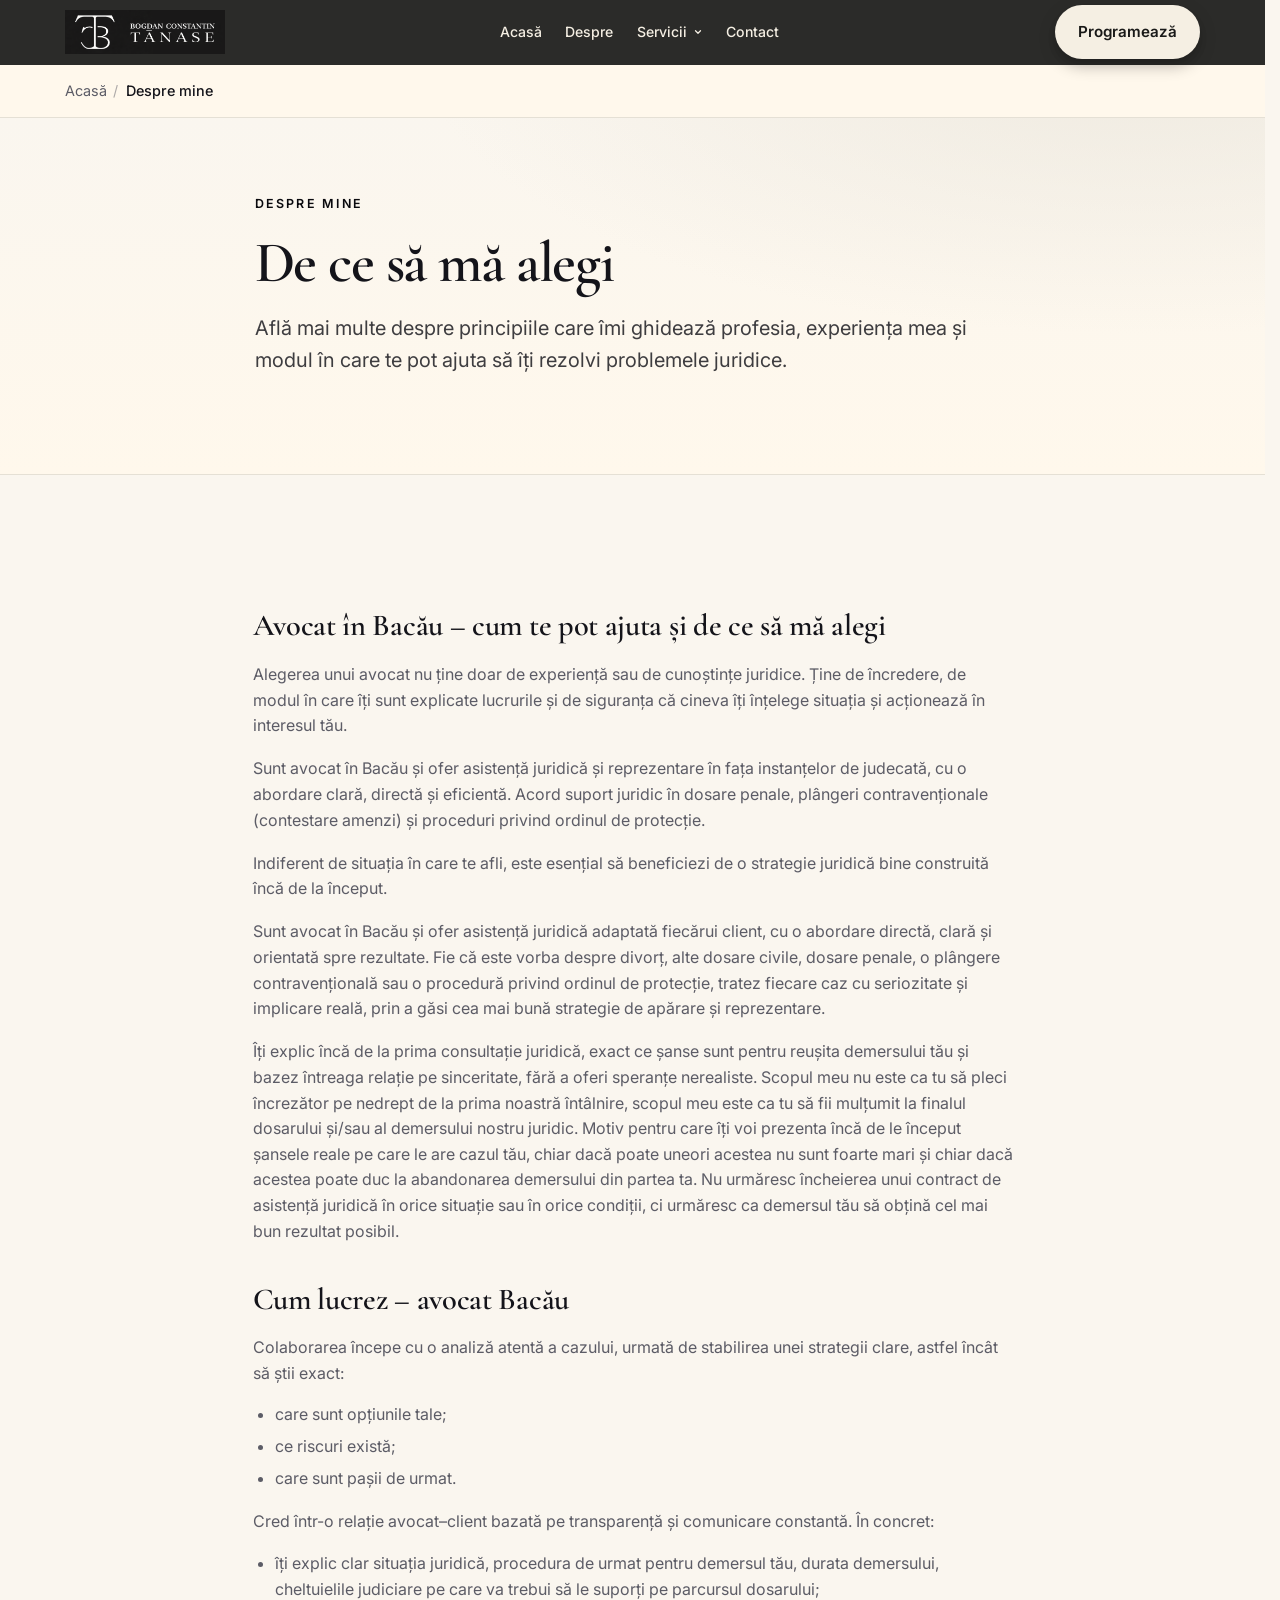
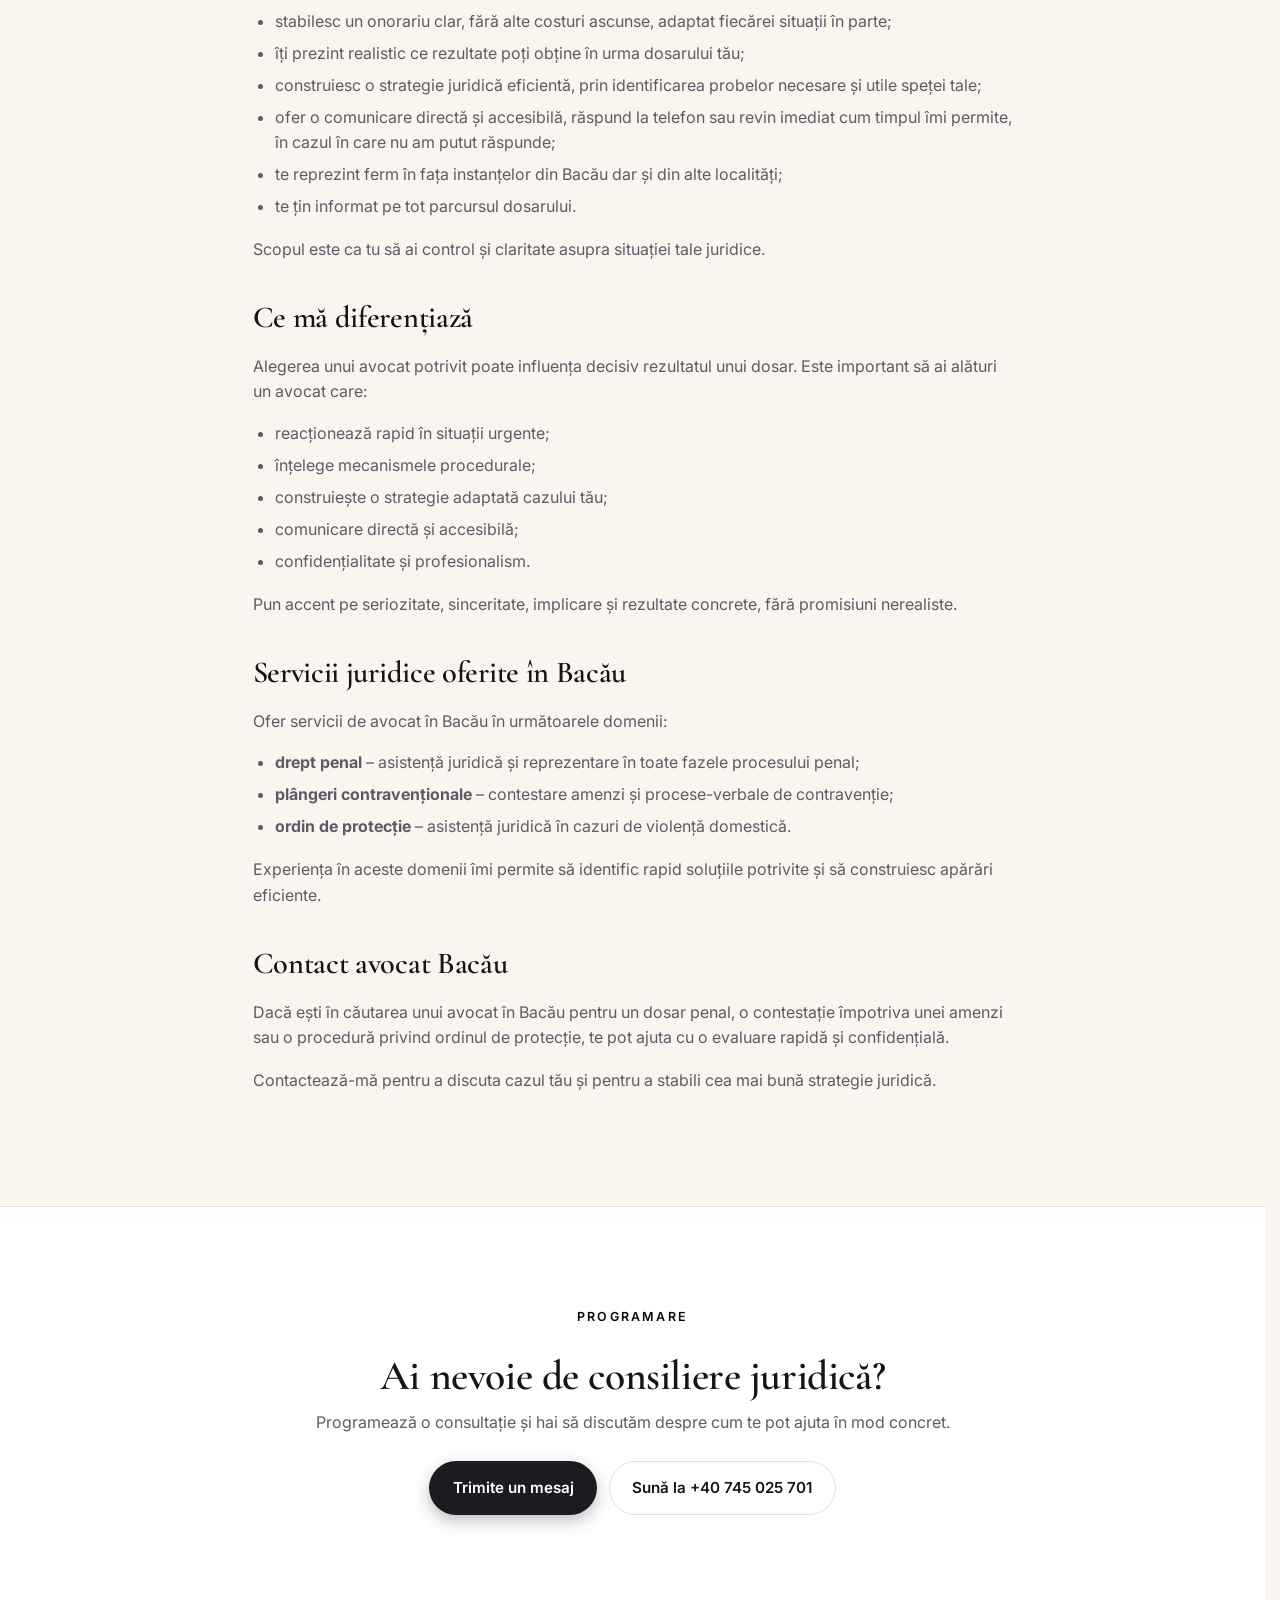
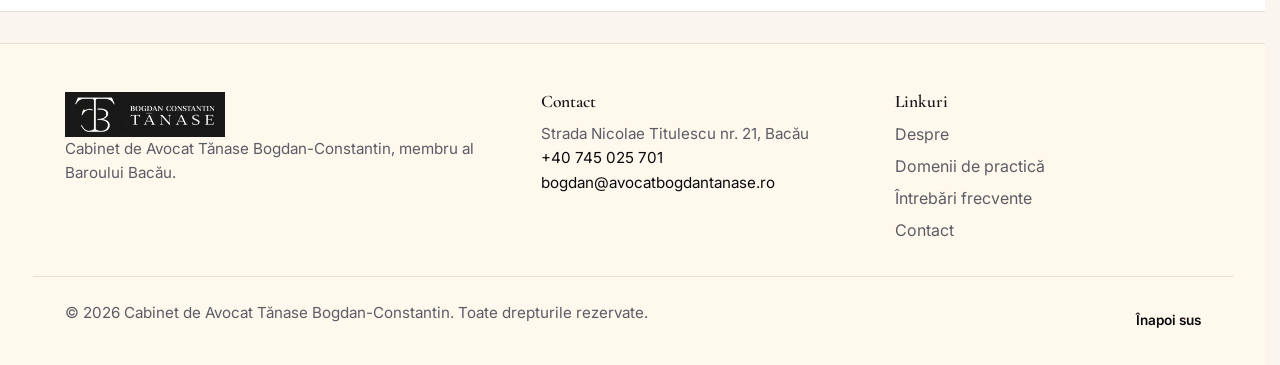
==== despre-mine.html @ e8982b65 "style fixes" ====
<!doctype html>
<html lang="ro">

<head>
  <meta charset="utf-8">
  <meta name="viewport" content="width=device-width, initial-scale=1, viewport-fit=cover">
  <meta name="theme-color" content="#191918">
  <meta name="color-scheme" content="light dark">

  <title>Despre mine - De ce să mă alegi | Avocat Bogdan Tănase</title>
  <meta name="description"
    content="Află mai multe despre Bogdan Constantin Tănase, avocat în Bacău. Experiență, profesionalism și transparență în serviciile juridice oferite.">
  <meta name="keywords"
    content="avocat Bogdan Tănase, despre mine avocat Bacău, experiență avocat Bacău, de ce să mă alegi avocat">
  <meta name="author" content="Bogdan-Constantin Tănase">
  <meta name="robots" content="index, follow, max-image-preview:large">

  <link rel="canonical" href="https://www.avocatbogdantanase.ro/despre-mine.html">
  <link rel="alternate" hreflang="ro-RO" href="https://www.avocatbogdantanase.ro/despre-mine.html">
  <link rel="alternate" hreflang="x-default" href="https://www.avocatbogdantanase.ro/despre-mine.html">

  <link rel="icon" href="favicon.ico" sizes="any">
  <link rel="icon" type="image/png" href="assets/img/logo.png" sizes="any">
  <link rel="apple-touch-icon" href="assets/img/logo.png">
  <link rel="manifest" href="site.webmanifest">

  <meta property="og:type" content="article">
  <meta property="og:locale" content="ro_RO">
  <meta property="og:site_name" content="Avocat Bogdan Constantin Tănase">
  <meta property="og:title" content="Despre mine - De ce să mă alegi | Avocat Bogdan Tănase">
  <meta property="og:description"
    content="Află mai multe despre Bogdan Constantin Tănase, avocat în Bacău. Experiență, profesionalism și transparență în serviciile juridice oferite.">
  <meta property="og:url" content="https://www.avocatbogdantanase.ro/despre-mine.html">
  <meta property="og:image" content="https://www.avocatbogdantanase.ro/assets/img/avocat-bogdan-tanase.png">

  <meta name="twitter:card" content="summary_large_image">
  <meta name="twitter:title" content="Despre mine - De ce să mă alegi | Avocat Bogdan Tănase">
  <meta name="twitter:description" content="Află mai multe despre Bogdan Constantin Tănase, avocat în Bacău.">
  <meta name="twitter:image" content="https://www.avocatbogdantanase.ro/assets/img/avocat-bogdan-tanase.png">

  <link rel="preconnect" href="https://fonts.googleapis.com">
  <link rel="preconnect" href="https://fonts.gstatic.com" crossorigin>
  <link rel="stylesheet"
    href="https://fonts.googleapis.com/css2?family=Cormorant+Garamond:wght@500;600;700&family=Inter:wght@400;500;600;700&display=swap">
  <link rel="stylesheet" href="assets/css/styles.css">
</head>

<body>

  <a class="skip-link" href="#main">Sari la conținut</a>

  <div class="scroll-progress" aria-hidden="true"><span></span></div>

  <header class="site-header" id="top">
    <div class="container header-row">
      <a href="index.html" class="brand" aria-label="Avocat Bogdan Constantin Tănase, pagina principală">
        <img src="assets/img/logo.png" alt="Avocat divorț Bacău - Cabinet Bogdan Constantin Tănase" width="160"
          height="48" decoding="async" fetchpriority="high">
      </a>

      <nav class="nav-desktop" aria-label="Navigație principală">
        <ul>
          <li><a href="index.html">Acasă</a></li>
          <li><a href="index.html#despre">Despre</a></li>
          <li class="has-dropdown">
            <a href="index.html#domenii">
              Servicii
              <svg width="10" height="10" viewBox="0 0 24 24" fill="none" stroke="currentColor" stroke-width="3" stroke-linecap="round" stroke-linejoin="round" aria-hidden="true"><path d="M6 9l6 6 6-6"/></svg>
            </a>
            <ul class="dropdown">
              <li><a href="servicii/avocat-divort-bacau.html">Avocat divorț</a></li>
              <li><a href="servicii/divort-cu-copii-minori.html">Divorț cu minori</a></li>
              <li><a href="servicii/partaj-dupa-divort.html">Partaj după divorț</a></li>
              <li><a href="servicii/dosare-penale.html">Dosare penale</a></li>
              <li><a href="servicii/plangere-contraventionala.html">Plângere contravențională</a></li>
              <li><a href="servicii/ordin-de-protectie.html">Ordin de protecție</a></li>
              <li><a href="servicii/drept-civil.html">Drept civil</a></li>
            </ul>
          </li>
          <li><a href="index.html#contact">Contact</a></li>
        </ul>
      </nav>

      <a class="btn btn-primary header-cta" href="index.html#contact">Programează</a>

      <button class="menu-toggle" type="button" aria-label="Deschide meniul" aria-controls="mobile-menu"
        aria-expanded="false">
        <span></span><span></span><span></span>
      </button>
    </div>
  </header>

  <dialog id="mobile-menu" class="mobile-menu" aria-label="Meniu mobil">
    <div class="mobile-menu-inner">
      <button class="menu-close" type="button" aria-label="Închide meniul">
        <svg width="24" height="24" viewBox="0 0 24 24" aria-hidden="true">
          <path d="M6 6l12 12M18 6L6 18" fill="none" stroke="currentColor" stroke-width="2" stroke-linecap="round" />
        </svg>
      </button>
      <nav aria-label="Navigație mobilă">
        <ul>
          <li><a href="index.html" data-close>Acasă</a></li>
          <li><a href="index.html#despre" data-close>Despre</a></li>
          <li><a href="index.html#domenii" data-close>Domenii de practică</a></li>
          <li><a href="index.html#alegere" data-close>De ce să mă alegi</a></li>
          <li><a href="index.html#faq" data-close>Întrebări frecvente</a></li>
          <li><a href="index.html#contact" data-close>Contact</a></li>
        </ul>
      </nav>
      <div class="mobile-menu-footer">
        <a class="mobile-action-btn whatsapp" href="https://wa.me/40745025701" target="_blank" rel="noopener" aria-label="WhatsApp">
          <svg width="20" height="20" viewBox="0 0 24 24" fill="currentColor"><path d="M19.1 4.9A10 10 0 0 0 4.3 18.4L3 22l3.7-1.2a10 10 0 0 0 14.8-8.6 10 10 0 0 0-2.4-7.3zm-7 15.5a8.3 8.3 0 0 1-4.2-1.1l-.3-.2-2.2.7.7-2.1-.2-.3a8.3 8.3 0 1 1 6.2 3zm4.6-6.2c-.3-.1-1.5-.7-1.7-.8s-.4-.1-.6.1-.7.8-.8 1c-.2.1-.3.2-.6 0a6.8 6.8 0 0 1-2-1.2 7.6 7.6 0 0 1-1.4-1.7c-.1-.3 0-.4.1-.5l.4-.4.2-.4v-.4l-.7-1.7c-.2-.4-.4-.4-.6-.4h-.5a1 1 0 0 0-.7.3 3 3 0 0 0-.9 2.2c0 1.3 1 2.6 1.1 2.7s1.9 2.9 4.6 4.1c.6.3 1.1.4 1.5.6.6.2 1.2.2 1.6.1.5-.1 1.5-.6 1.7-1.2s.2-1.1.2-1.2-.2-.2-.5-.4z"/></svg>
          WhatsApp
        </a>
        <a class="mobile-action-btn call" href="tel:+40745025701" aria-label="Sună acum">
          <svg width="20" height="20" viewBox="0 0 24 24" fill="currentColor"><path d="M6.6 10.8a15.1 15.1 0 0 0 6.6 6.6l2.2-2.2a1 1 0 0 1 1-.25 11.5 11.5 0 0 0 3.6.57 1 1 0 0 1 1 1V20a1 1 0 0 1-1 1A17 17 0 0 1 3 4a1 1 0 0 1 1-1h3.5a1 1 0 0 1 1 1 11.5 11.5 0 0 0 .57 3.6 1 1 0 0 1-.25 1L6.6 10.8z"/></svg>
          Sună
        </a>
      </div>
    </div>
  </dialog>

  <main id="main">

    <nav class="breadcrumb" aria-label="Breadcrumb">
      <div class="container">
        <ol class="breadcrumb-list">
          <li><a href="index.html">Acasă</a></li>
          <li><span aria-current="page">Despre mine</span></li>
        </ol>
      </div>
    </nav>

    <section class="page-hero">
      <div class="container page-hero-inner">
        <p class="eyebrow">Despre mine</p>
        <h1>De ce să mă alegi</h1>
        <p class="lede">Află mai multe despre principiile care îmi ghidează profesia, experiența mea și modul în care te
          pot ajuta să îți rezolvi problemele juridice.</p>
      </div>
    </section>

    <section class="section">
      <div class="container">
        <div class="prose">
          <h2>Avocat în Bacău – cum te pot ajuta și de ce să mă alegi</h2>
          <p>Alegerea unui avocat nu ține doar de experiență sau de cunoștințe juridice. Ține de încredere, de modul în
            care îți sunt explicate lucrurile și de siguranța că cineva îți înțelege situația și acționează în interesul
            tău.</p>
          <p>Sunt avocat în Bacău și ofer asistență juridică și reprezentare în fața instanțelor de judecată, cu o
            abordare clară, directă și eficientă. Acord suport juridic în dosare penale, plângeri contravenționale
            (contestare amenzi) și proceduri privind ordinul de protecție.</p>
          <p>Indiferent de situația în care te afli, este esențial să beneficiezi de o strategie juridică bine
            construită încă de la început.</p>
          <p>Sunt avocat în Bacău și ofer asistență juridică adaptată fiecărui client, cu o abordare directă, clară și
            orientată spre rezultate. Fie că este vorba despre divorț, alte dosare civile, dosare penale, o plângere
            contravențională sau o procedură privind ordinul de protecție, tratez fiecare caz cu seriozitate și
            implicare reală, prin a găsi cea mai bună strategie de apărare și reprezentare.</p>
          <p>Îți explic încă de la prima consultație juridică, exact ce șanse sunt pentru reușita demersului tău și
            bazez întreaga relație pe sinceritate, fără a oferi speranțe nerealiste. Scopul meu nu este ca tu să pleci
            încrezător pe nedrept de la prima noastră întâlnire, scopul meu este ca tu să fii mulțumit la finalul
            dosarului și/sau al demersului nostru juridic. Motiv pentru care îți voi prezenta încă de le început șansele
            reale pe care le are cazul tău, chiar dacă poate uneori acestea nu sunt foarte mari și chiar dacă acestea
            poate duc la abandonarea demersului din partea ta. Nu urmăresc încheierea unui contract de asistență
            juridică în orice situație sau în orice condiții, ci urmăresc ca demersul tău să obțină cel mai bun rezultat
            posibil.</p>

          <h2>Cum lucrez – avocat Bacău</h2>
          <p>Colaborarea începe cu o analiză atentă a cazului, urmată de stabilirea unei strategii clare, astfel încât
            să știi exact:</p>
          <ul>
            <li>care sunt opțiunile tale;</li>
            <li>ce riscuri există;</li>
            <li>care sunt pașii de urmat.</li>
          </ul>

          <p>Cred într-o relație avocat–client bazată pe transparență și comunicare constantă. În concret:</p>
          <ul>
            <li>îți explic clar situația juridică, procedura de urmat pentru demersul tău, durata demersului,
              cheltuielile judiciare pe care va trebui să le suporți pe parcursul dosarului;</li>
            <li>stabilesc un onorariu clar, fără alte costuri ascunse, adaptat fiecărei situații în parte;</li>
            <li>îți prezint realistic ce rezultate poți obține în urma dosarului tău;</li>
            <li>construiesc o strategie juridică eficientă, prin identificarea probelor necesare și utile speței tale;
            </li>
            <li>ofer o comunicare directă și accesibilă, răspund la telefon sau revin imediat cum timpul îmi permite, în
              cazul în care nu am putut răspunde;</li>
            <li>te reprezint ferm în fața instanțelor din Bacău dar și din alte localități;</li>
            <li>te țin informat pe tot parcursul dosarului.</li>
          </ul>
          <p>Scopul este ca tu să ai control și claritate asupra situației tale juridice.</p>

          <h2>Ce mă diferențiază</h2>
          <p>Alegerea unui avocat potrivit poate influența decisiv rezultatul unui dosar. Este important să ai alături
            un avocat care:</p>
          <ul>
            <li>reacționează rapid în situații urgente;</li>
            <li>înțelege mecanismele procedurale;</li>
            <li>construiește o strategie adaptată cazului tău;</li>
            <li>comunicare directă și accesibilă;</li>
            <li>confidențialitate și profesionalism.</li>
          </ul>
          <p>Pun accent pe seriozitate, sinceritate, implicare și rezultate concrete, fără promisiuni nerealiste.</p>

          <h2>Servicii juridice oferite în Bacău</h2>
          <p>Ofer servicii de avocat în Bacău în următoarele domenii:</p>
          <ul>
            <li><strong>drept penal</strong> – asistență juridică și reprezentare în toate fazele procesului penal;</li>
            <li><strong>plângeri contravenționale</strong> – contestare amenzi și procese-verbale de contravenție;</li>
            <li><strong>ordin de protecție</strong> – asistență juridică în cazuri de violență domestică.</li>
          </ul>
          <p>Experiența în aceste domenii îmi permite să identific rapid soluțiile potrivite și să construiesc apărări
            eficiente.</p>

          <h2>Contact avocat Bacău</h2>
          <p>Dacă ești în căutarea unui avocat în Bacău pentru un dosar penal, o contestație împotriva unei amenzi sau o
            procedură privind ordinul de protecție, te pot ajuta cu o evaluare rapidă și confidențială.</p>
          <p>Contactează-mă pentru a discuta cazul tău și pentru a stabili cea mai bună strategie juridică.</p>
        </div>
      </div>
    </section>

    <section class="section service-cta">
      <div class="container service-cta-inner">
        <p class="eyebrow">Programare</p>
        <h2>Ai nevoie de consiliere juridică?</h2>
        <p>Programează o consultație și hai să discutăm despre cum te pot ajuta în mod concret.</p>
        <div class="service-cta-actions">
          <a class="btn btn-primary" href="index.html#contact">Trimite un mesaj</a>
          <a class="btn btn-ghost" href="tel:+40745025701">Sună la +40 745 025 701</a>
        </div>
      </div>
    </section>

  </main>

  <div class="fab-stack" aria-label="Acțiuni rapide">
    <a class="fab fab-whatsapp" href="https://wa.me/40745025701" target="_blank" rel="noopener"
      aria-label="Scrie pe WhatsApp">
      <svg width="22" height="22" viewBox="0 0 24 24" aria-hidden="true">
        <path
          d="M19.1 4.9A10 10 0 0 0 4.3 18.4L3 22l3.7-1.2a10 10 0 0 0 14.8-8.6 10 10 0 0 0-2.4-7.3zm-7 15.5a8.3 8.3 0 0 1-4.2-1.1l-.3-.2-2.2.7.7-2.1-.2-.3a8.3 8.3 0 1 1 6.2 3zm4.6-6.2c-.3-.1-1.5-.7-1.7-.8s-.4-.1-.6.1-.7.8-.8 1c-.2.1-.3.2-.6 0a6.8 6.8 0 0 1-2-1.2 7.6 7.6 0 0 1-1.4-1.7c-.1-.3 0-.4.1-.5l.4-.4.2-.4v-.4l-.7-1.7c-.2-.4-.4-.4-.6-.4h-.5a1 1 0 0 0-.7.3 3 3 0 0 0-.9 2.2c0 1.3 1 2.6 1.1 2.7s1.9 2.9 4.6 4.1c.6.3 1.1.4 1.5.6.6.2 1.2.2 1.6.1.5-.1 1.5-.6 1.7-1.2s.2-1.1.2-1.2-.2-.2-.5-.4z"
          fill="currentColor" />
      </svg>
    </a>
    <a class="fab fab-call" href="tel:+40745025701" aria-label="Sună la +40 745 025 701">
      <svg width="22" height="22" viewBox="0 0 24 24" aria-hidden="true">
        <path
          d="M6.6 10.8a15.1 15.1 0 0 0 6.6 6.6l2.2-2.2a1 1 0 0 1 1-.25 11.5 11.5 0 0 0 3.6.57 1 1 0 0 1 1 1V20a1 1 0 0 1-1 1A17 17 0 0 1 3 4a1 1 0 0 1 1-1h3.5a1 1 0 0 1 1 1 11.5 11.5 0 0 0 .57 3.6 1 1 0 0 1-.25 1L6.6 10.8z"
          fill="currentColor" />
      </svg>
    </a>
  </div>

  <footer class="site-footer">
    <div class="container footer-grid">
      <div>
        <img src="assets/img/logo.png" alt="" width="160" height="48" loading="lazy" decoding="async">
        <p>Cabinet de Avocat Tănase Bogdan-Constantin, membru al Baroului Bacău.</p>
      </div>
      <div>
        <h4>Contact</h4>
        <p>
          Strada Nicolae Titulescu nr. 21, Bacău<br>
          <a href="tel:+40745025701">+40 745 025 701</a><br>
          <a href="mailto:bogdan@avocatbogdantanase.ro">bogdan@avocatbogdantanase.ro</a>
        </p>
      </div>
      <div>
        <h4>Linkuri</h4>
        <ul class="footer-links">
          <li><a href="index.html#despre">Despre</a></li>
          <li><a href="index.html#domenii">Domenii de practică</a></li>
          <li><a href="index.html#faq">Întrebări frecvente</a></li>
          <li><a href="index.html#contact">Contact</a></li>
        </ul>
      </div>
    </div>
    <div class="container footer-bottom">
      <p>&copy; <span id="year">2026</span> Cabinet de Avocat Tănase Bogdan-Constantin. Toate drepturile rezervate.</p>
      <a class="back-top" href="#hero">Înapoi sus</a>
    </div>
  </footer>

  <script type="module" src="assets/js/script.js" defer></script>
  <script>
    if ('serviceWorker' in navigator && location.protocol !== 'file:') {
      window.addEventListener('load', () => {
        navigator.serviceWorker.register('sw.js').catch(() => { });
      });
    }
  </script>
</body>

</html>
---- assets/css/styles.css ----
/* =========================================================
   Avocat Bogdan Constantin Tănase - styles.css
   Mobile-first, modern CSS, bright and warm 2026 theme
   ========================================================= */

*,
*::before,
*::after {
  box-sizing: border-box;
}

:root {
  --bg: #FAF6EF;
  --surface: #FFFFFF;
  --surface-2: #FFF8EC;
  --text: #14141A;
  --muted: #5C5C66;
  --accent: #1B1B22;
  --accent-strong: #0A0A0E;
  --accent-soft: #ECE7DC;
  --on-accent: #FFFFFF;
  --border: #E5E0D5;
  --shadow-sm: 0 2px 6px rgba(31, 27, 22, 0.06);
  --shadow-md: 0 12px 28px rgba(31, 27, 22, 0.08);
  --shadow-lg: 0 24px 60px rgba(31, 27, 22, 0.12);

  --radius: 12px;
  --radius-sm: 8px;
  --radius-lg: 20px;

  --container: 1200px;
  --gutter: clamp(1rem, 4vw, 2rem);

  --font-serif: "Cormorant Garamond", "Iowan Old Style", Georgia, serif;
  --font-sans: "Inter", system-ui, -apple-system, "Segoe UI", Roboto, sans-serif;

  --header-h: 64px;
  --ease: cubic-bezier(0.22, 0.61, 0.36, 1);

  --header-bg: #191918;
  --header-fg: #F5EFE3;
  --header-border: rgba(245, 239, 227, 0.14);
}

@media (prefers-color-scheme: dark) {
  :root {
    --bg: #14141A;
    --surface: #1B1B22;
    --surface-2: #20202A;
    --text: #F0E9D8;
    --muted: #B8B2A4;
    --accent: #F0E9D8;
    --accent-strong: #FFFFFF;
    --accent-soft: #2A2A33;
    --on-accent: #14141A;
    --border: #2C2C36;
  }
}

html {
  font-size: 100%;
  scroll-behavior: smooth;
  scrollbar-gutter: stable;
  -webkit-text-size-adjust: 100%;
}

@media (prefers-reduced-motion: reduce) {
  html {
    scroll-behavior: auto;
  }

  *,
  *::before,
  *::after {
    animation-duration: 0.01ms !important;
    animation-iteration-count: 1 !important;
    transition-duration: 0.01ms !important;
    scroll-behavior: auto !important;
  }
}

body {
  margin: 0;
  font-family: var(--font-sans);
  font-size: 16px;
  line-height: 1.6;
  color: var(--text);
  background: var(--bg);
  -webkit-font-smoothing: antialiased;
  text-rendering: optimizeLegibility;
  overflow-x: hidden;
  accent-color: var(--accent);
}

img,
picture,
svg,
video {
  display: block;
  max-width: 100%;
  height: auto;
}

a {
  color: var(--accent-strong);
  text-decoration: none;
  transition: color 0.2s var(--ease);
}

a:hover {
  color: var(--accent);
}

h1,
h2,
h3,
h4,
h5 {
  font-family: var(--font-serif);
  color: var(--text);
  margin: 0 0 0.5em;
  line-height: 1.15;
  letter-spacing: -0.01em;
  font-weight: 600;
}

h1 {
  font-size: clamp(2rem, 6vw, 3.6rem);
}

h2 {
  font-size: clamp(1.6rem, 4.2vw, 2.6rem);
}

h3 {
  font-size: clamp(1.2rem, 2.6vw, 1.6rem);
}

h4 {
  font-size: 1.1rem;
}

p {
  margin: 0 0 1rem;
  color: var(--muted);
}

p strong,
p b {
  color: var(--text);
}

:focus-visible {
  outline: 2px solid var(--accent);
  outline-offset: 3px;
  border-radius: 4px;
}

::selection {
  background: var(--accent-soft);
  color: var(--text);
}

.container {
  width: 100%;
  max-width: var(--container);
  margin-inline: auto;
  padding-inline: var(--gutter);
}

.eyebrow {
  display: inline-block;
  font-size: 0.78rem;
  font-weight: 600;
  letter-spacing: 0.18em;
  text-transform: uppercase;
  color: var(--accent-strong);
  margin: 0 0 0.6rem;
}

.section {
  padding-block: clamp(3rem, 8vw, 6rem);
  position: relative;
}

.section-head {
  max-width: 720px;
  margin: 0 auto clamp(2rem, 5vw, 3rem);
  text-align: center;
}

.section-head .section-sub {
  color: var(--muted);
}

.skip-link {
  position: absolute;
  left: -9999px;
  top: 0;
  background: var(--text);
  color: var(--bg);
  padding: 0.75rem 1rem;
  z-index: 9999;
  border-radius: 0 0 var(--radius-sm) 0;
}

.skip-link:focus {
  left: 0;
}

/* ---------- Buttons ---------- */
.btn {
  display: inline-flex;
  align-items: center;
  justify-content: center;
  gap: 0.5rem;
  min-height: 48px;
  padding: 0.85rem 1.4rem;
  border-radius: 999px;
  border: 1px solid transparent;
  font-family: var(--font-sans);
  font-size: 0.95rem;
  font-weight: 600;
  cursor: pointer;
  text-align: center;
  text-decoration: none;
  transition: transform 0.15s var(--ease), background 0.2s var(--ease), color 0.2s var(--ease), border-color 0.2s var(--ease), box-shadow 0.2s var(--ease);
  white-space: nowrap;
}

@media (hover: hover) and (pointer: fine) {
  .btn:hover {
    transform: translateY(-1px);
  }
}

.btn:active {
  transform: scale(0.98);
}

.btn-primary {
  background: var(--accent);
  color: var(--on-accent);
  box-shadow: 0 6px 16px color-mix(in oklab, var(--accent) 28%, transparent);
}

.btn-primary:hover {
  background: var(--accent-strong);
  color: var(--on-accent);
}

.btn-ghost {
  background: transparent;
  color: var(--text);
  border-color: var(--border);
}

.btn-ghost:hover {
  background: var(--accent-soft);
  border-color: var(--accent);
  color: var(--text);
}

/* ---------- Header ---------- */
.site-header {
  position: sticky;
  top: 0;
  z-index: 50;
  background: color-mix(in oklab, var(--header-bg) 92%, transparent);
  color: var(--header-fg);
  backdrop-filter: saturate(140%) blur(12px);
  -webkit-backdrop-filter: saturate(140%) blur(12px);
  border-block-end: 1px solid transparent;
  transition: background 0.25s var(--ease), border-color 0.25s var(--ease), box-shadow 0.25s var(--ease);
  padding-top: env(safe-area-inset-top);
}

.site-header.is-scrolled {
  background: var(--header-bg);
  border-block-end-color: var(--header-border);
  box-shadow: 0 6px 18px rgba(0, 0, 0, 0.25);
}

.header-row {
  display: flex;
  align-items: center;
  justify-content: space-between;
  gap: 1rem;
  min-height: var(--header-h);
}

.brand img {
  width: clamp(120px, 28vw, 160px);
  height: auto;
}

.nav-desktop {
  display: none;
}

.nav-desktop ul {
  display: flex;
  align-items: center;
  gap: 0.25rem;
  list-style: none;
  margin: 0;
  padding: 0;
}

.nav-desktop a {
  color: var(--header-fg);
  font-weight: 500;
  font-size: 0.88rem;
  padding: 0.25rem 0.6rem;
  text-align: left !important;
  position: relative;
}

.nav-desktop a::after {
  content: "";
  position: absolute;
  inset-inline: 0;
  bottom: 0;
  height: 1px;
  background: var(--header-fg);
  transform: scaleX(0);
  transform-origin: left;
  transition: transform 0.25s var(--ease);
}

.nav-desktop a:hover::after,
.nav-desktop a:focus-visible::after {
  transform: scaleX(1);
}

/* ---------- Dropdown ---------- */
.has-dropdown {
  position: relative;
}

.dropdown {
  position: absolute;
  top: 100%;
  left: 0;
  transform: translateY(8px);
  min-width: 190px;
  background: var(--bg);
  border: 1px solid var(--border);
  padding: 0.25rem 0;
  box-shadow: var(--shadow-sm);
  opacity: 0;
  visibility: hidden;
  transition: all 0.2s var(--ease);
  z-index: 1000;
  list-style: none;
  margin: 0;
  display: flex;
  flex-direction: column;
  align-items: stretch;
  text-align: left;
}

.dropdown::before {
  content: "";
  position: absolute;
  top: -10px;
  left: 0;
  width: 100%;
  height: 10px;
}

.has-dropdown:hover .dropdown,
.has-dropdown:focus-within .dropdown {
  opacity: 1;
  visibility: visible;
  transform: translateY(0);
}

.dropdown li {
  display: block !important;
  width: 100% !important;
  text-align: left !important;
  margin: 0 !important;
  padding: 0 !important;
}

.dropdown a {
  display: block !important;
  width: 100% !important;
  padding: 0.15rem 0.75rem !important;
  text-align: left !important;
  color: var(--text) !important;
  font-size: 0.82rem;
  font-weight: 500;
  transition: background 0.2s var(--ease);
  white-space: nowrap;
}

.dropdown a::after {
  display: none !important;
}

.dropdown a:hover {
  background: var(--accent-soft);
  color: var(--accent-strong) !important;
}

.has-dropdown > a {
  display: flex;
  align-items: center;
  gap: 0.4rem;
}

.has-dropdown > a svg {
  transition: transform 0.2s var(--ease);
}

.has-dropdown:hover > a svg {
  transform: rotate(180deg);
}

.header-cta {
  display: none;
}

.header-cta.btn-primary {
  background: var(--header-fg);
  color: var(--header-bg);
  box-shadow: 0 6px 16px rgba(0, 0, 0, 0.3);
}

.header-cta.btn-primary:hover {
  background: #FFFFFF;
  color: var(--header-bg);
}

.menu-toggle {
  display: inline-flex;
  flex-direction: column;
  justify-content: center;
  gap: 5px;
  width: 44px;
  height: 44px;
  padding: 10px;
  border: 1px solid var(--header-border);
  border-radius: var(--radius-sm);
  background: transparent;
  cursor: pointer;
}

.menu-toggle span {
  display: block;
  height: 2px;
  background: var(--header-fg);
  border-radius: 2px;
}

@media (min-width: 960px) {
  .nav-desktop {
    display: block;
  }

  .header-cta {
    display: inline-flex;
  }

  .menu-toggle {
    display: none;
  }
}

/* ---------- Mobile menu (dialog) ---------- */
.mobile-menu {
  border: none;
  padding: 0;
  margin: 0;
  width: 100%;
  max-width: 100%;
  height: 100dvh;
  max-height: 100dvh;
  background: var(--bg);
  color: var(--text);
}

.mobile-menu::backdrop {
  background: rgba(31, 27, 22, 0.45);
  backdrop-filter: blur(4px);
}

.mobile-menu[open] {
  display: flex;
  flex-direction: column;
}

.mobile-menu-inner {
  display: flex;
  flex-direction: column;
  height: 100%;
  padding: calc(env(safe-area-inset-top) + 1.25rem) var(--gutter) calc(env(safe-area-inset-bottom) + 1.25rem);
}

.menu-close {
  align-self: flex-end;
  width: 44px;
  height: 44px;
  border: 1px solid var(--border);
  border-radius: 50%;
  background: var(--surface);
  color: var(--text);
  cursor: pointer;
  display: inline-flex;
  align-items: center;
  justify-content: center;
}

.mobile-menu nav {
  flex: 1;
  display: flex;
  align-items: center;
}

.mobile-menu ul {
  list-style: none;
  margin: 0;
  padding: 0;
  width: 100%;
  display: grid;
  gap: 0.4rem;
}

.mobile-menu a {
  display: block;
  font-family: var(--font-sans);
  font-size: 1.15rem;
  color: var(--text);
  padding: 0.6rem 0;
  text-align: left;
  border-bottom: 1px solid var(--border);
}

.mobile-menu-footer {
  display: flex;
  gap: 0.75rem;
  padding-top: 1.5rem;
  margin-top: auto;
}

.mobile-action-btn {
  flex: 1;
  display: flex;
  align-items: center;
  justify-content: center;
  gap: 0.5rem;
  padding: 0.8rem;
  border-radius: var(--radius-sm);
  text-decoration: none;
  font-weight: 600;
  font-size: 0.95rem;
  border: none !important;
}

.mobile-action-btn.whatsapp {
  background: #25D366;
  color: #FFFFFF !important;
}

.mobile-action-btn.call {
  background: var(--accent);
  color: #FFFFFF !important;
}

body.menu-open {
  overflow: hidden;
}

/* ---------- Hero ---------- */
.hero {
  position: relative;
  min-height: auto;
  display: flex;
  align-items: center;
  isolation: isolate;
  overflow: hidden;
  padding-block: 1.5rem 3rem;
}

.hero-bg {
  position: absolute;
  inset: 0;
  z-index: -1;
  background:
    radial-gradient(60% 70% at 80% 20%, color-mix(in oklab, var(--accent-soft) 70%, transparent) 0%, transparent 60%),
    radial-gradient(50% 60% at 10% 80%, color-mix(in oklab, var(--accent-soft) 90%, transparent) 0%, transparent 60%),
    radial-gradient(120% 90% at 50% 110%, color-mix(in oklab, var(--accent) 8%, transparent) 0%, transparent 60%),
    linear-gradient(180deg, var(--bg) 0%, var(--surface-2) 100%);
}

.hero-bg::after {
  content: "";
  position: absolute;
  inset: 0;
  background:
    linear-gradient(180deg,
      color-mix(in oklab, var(--bg) 50%, transparent) 0%,
      color-mix(in oklab, var(--bg) 60%, transparent) 100%);
  pointer-events: none;
}

.hero-layer {
  position: absolute;
  inset: -10% -5% -10% -5%;
  background-image:
    url("../img/avocat-bogdan-tanase.png");
  background-repeat: no-repeat;
  background-position: right 90%;
  background-size: contain;
  opacity: 0.25;
  filter: saturate(70%) contrast(92%);
  will-change: transform;
  display: none;
}

@media (min-width: 768px) {
  .hero-layer {
    opacity: 0.4;
    background-size: cover;
    background-position: 75% 90%;
    filter: saturate(70%) contrast(92%) blur(3px);
  }

  .hero-bg::after {
    background:
      linear-gradient(90deg,
        color-mix(in oklab, var(--bg) 85%, transparent) 0%,
        color-mix(in oklab, var(--bg) 50%, transparent) 55%,
        color-mix(in oklab, var(--bg) 15%, transparent) 100%);
  }
}

@media (min-width: 960px) and (hover: hover) and (pointer: fine) {
  .hero {
    min-height: 100svh;
    padding-block: clamp(3rem, 10vh, 6rem);
  }
}

.hero-inner {
  position: relative;
  display: grid;
  gap: clamp(1.5rem, 4vw, 3rem);
  align-items: center;
}

.hero-portrait {
  order: -1;
  width: min(100%, 420px);
  margin-inline: auto;
  border-radius: clamp(20px, 4vw, 24px);
  padding: 0.55rem;
  background: color-mix(in oklab, var(--surface) 96%, transparent);
  border: 1px solid color-mix(in oklab, var(--text) 10%, var(--border));
  box-shadow: 0 14px 30px rgba(20, 20, 26, 0.12);
}

.hero-portrait img {
  width: 100%;
  aspect-ratio: 3 / 4;
  object-fit: cover;
  border-radius: clamp(16px, 3.2vw, 20px);
}

.hero-content {
  max-width: 720px;
}

.hero .eyebrow {
  display: inline-flex;
  align-items: center;
  gap: 0.7rem;
}

.hero .eyebrow::before {
  content: "";
  inline-size: 28px;
  block-size: 1px;
  background: currentColor;
  opacity: 0.7;
}

.hero h1 {
  margin-top: 0.4rem;
  margin-bottom: 1rem;
  letter-spacing: -0.02em;
  color: var(--text);
  font-size: clamp(1.8rem, 3.4vw, 2.7rem);
}

.hero .lede {
  font-size: clamp(1.05rem, 1.7vw, 1.25rem);
  color: color-mix(in oklab, var(--text) 82%, transparent);
  max-width: 60ch;
  margin-bottom: 1.8rem;
  font-weight: 400;
}

.hero-cta {
  display: flex;
  flex-wrap: wrap;
  gap: 0.75rem;
  margin-bottom: 2.2rem;
}

.hero-meta {
  list-style: none;
  margin: 0;
  padding: 0;
  display: grid;
  grid-template-columns: 1fr;
  gap: 0.6rem 1.6rem;
  border-top: 1px solid color-mix(in oklab, var(--accent) 22%, transparent);
  padding-top: 1.4rem;
  max-width: 640px;
}

.hero-meta li {
  display: flex;
  flex-direction: column;
  gap: 0.15rem;
}

.hero-meta strong {
  font-family: var(--font-serif);
  font-size: clamp(1.35rem, 2.2vw, 1.6rem);
  color: var(--text);
  font-weight: 600;
  letter-spacing: -0.01em;
}

.hero-meta span {
  color: var(--muted);
  font-size: 0.9rem;
}

@media (min-width: 640px) {
  .hero-meta {
    grid-template-columns: repeat(2, 1fr);
  }

  .hero-portrait {
    width: min(100%, 460px);
  }
}

@media (min-width: 960px) {
  .hero-inner {
    grid-template-columns: minmax(320px, 0.95fr) minmax(0, 1.15fr);
    gap: clamp(2rem, 5vw, 5rem);
    margin-bottom: 2.25rem;
    transform: translateY(-24px);
  }

  .hero-portrait {
    order: 0;
    width: 100%;
    margin-inline: 0;
  }

  .hero-content {
    max-width: none;
  }
}

.scroll-indicator {
  position: absolute;
  inset-inline: 0;
  bottom: calc(env(safe-area-inset-bottom) + 1.2rem);
  margin-inline: auto;
  width: 28px;
  height: 44px;
  border-radius: 14px;
  border: 1.5px solid color-mix(in oklab, var(--text) 35%, transparent);
  display: none;
}

.scroll-indicator span {
  display: block;
  width: 4px;
  height: 8px;
  background: var(--accent);
  border-radius: 2px;
  margin: 6px auto 0;
  animation: scrollDown 1.8s var(--ease) infinite;
}

@keyframes scrollDown {
  0% {
    transform: translateY(0);
    opacity: 1;
  }

  60% {
    transform: translateY(14px);
    opacity: 0;
  }

  100% {
    transform: translateY(0);
    opacity: 0;
  }
}

@media (min-width: 768px) {
  .hero {
    padding-bottom: 8rem;
  }

  .scroll-indicator {
    display: block;
  }
}

@media (min-width: 960px) {
  .scroll-indicator {
    bottom: 7.5rem;
  }
}

/* ---------- Despre ---------- */
.despre {
  background: var(--surface);
}

.despre-grid {
  display: grid;
  gap: clamp(1.5rem, 4vw, 3rem);
  align-items: start;
}

.despre-photo {
  position: relative;
  border-radius: var(--radius-lg);
  overflow: hidden;
  background: var(--accent-soft);
  box-shadow: var(--shadow-md);
  max-width: 420px;
  margin-inline: auto;
  width: 100%;
}

.despre-photo img {
  width: 100%;
  height: auto;
  display: block;
}

.despre-tags {
  display: flex;
  flex-wrap: wrap;
  gap: 0.5rem;
  margin-top: 1rem;
}

.despre-tags span {
  font-size: 0.85rem;
  font-weight: 500;
  color: var(--accent-strong);
  background: var(--accent-soft);
  padding: 0.4rem 0.8rem;
  border-radius: 999px;
}

@media (min-width: 960px) {
  .despre-grid {
    grid-template-columns: 5fr 7fr;
    gap: 4rem;
  }
}

/* ---------- Domenii ---------- */
.domenii {
  background: var(--bg);
}

.cards {
  display: grid;
  gap: 1rem;
  container-type: inline-size;
}

@media (min-width: 640px) {
  .cards {
    grid-template-columns: repeat(2, 1fr);
    gap: 1.25rem;
  }
}

@media (min-width: 960px) {
  .cards {
    grid-template-columns: repeat(3, 1fr);
    gap: 1.5rem;
  }
}

.card-wide {
  grid-column: 1 / -1;
}

.card {
  background: var(--surface);
  border: 1px solid var(--border);
  border-radius: var(--radius);
  padding: 1.5rem;
  transition: transform 0.25s var(--ease), box-shadow 0.25s var(--ease), border-color 0.25s var(--ease);
}

@media (hover: hover) and (pointer: fine) {
  .card:hover {
    transform: translateY(-4px);
    box-shadow: var(--shadow-md);
    border-color: color-mix(in oklab, var(--accent) 35%, var(--border));
  }
}

.card-icon {
  width: 44px;
  height: 44px;
  border-radius: 12px;
  background: var(--accent-soft);
  color: var(--accent-strong);
  display: inline-flex;
  align-items: center;
  justify-content: center;
  margin-bottom: 1rem;
}

.card-icon svg {
  width: 22px;
  height: 22px;
}

.card h3 {
  margin-bottom: 0.5rem;
}

.card p {
  margin-bottom: 0;
  font-size: 0.95rem;
}

/* ---------- De ce ---------- */
.alegere {
  background: var(--surface-2);
  border-block: 1px solid var(--border);
}

.values {
  display: grid;
  gap: 1.25rem;
}

@media (min-width: 768px) {
  .values {
    grid-template-columns: repeat(3, 1fr);
    gap: 2rem;
  }
}

.value {
  background: var(--surface);
  border-radius: var(--radius);
  padding: 1.5rem;
  border: 1px solid var(--border);
}

.value h3 {
  color: var(--text);
  margin-bottom: 0.4rem;
  font-size: 1.2rem;
}

.value p {
  margin-bottom: 0;
}

/* ---------- FAQ ---------- */
.faq {
  background: var(--surface);
}

.faq-grid {
  display: grid;
  gap: 2rem;
}

@media (min-width: 960px) {
  .faq-grid {
    grid-template-columns: 5fr 7fr;
    align-items: start;
  }

  .faq .section-head {
    text-align: left;
    margin: 0;
  }
}

.faq-list details {
  background: var(--bg);
  border: 1px solid var(--border);
  border-radius: var(--radius);
  padding: 1rem 1.25rem;
  margin-bottom: 0.6rem;
}

.faq-list summary {
  cursor: pointer;
  font-weight: 600;
  font-family: var(--font-serif);
  font-size: 1.15rem;
  color: var(--text);
  list-style: none;
  display: flex;
  justify-content: space-between;
  align-items: center;
  gap: 1rem;
}

.faq-list summary::-webkit-details-marker {
  display: none;
}

.faq-list summary::after {
  content: "+";
  font-size: 1.4rem;
  color: var(--accent);
  transition: transform 0.25s var(--ease);
  line-height: 1;
}

.faq-list details[open] summary::after {
  content: "-";
  transform: scale(1.2);
}

.faq-list details p {
  margin-top: 0.6rem;
  margin-bottom: 0;
  color: var(--muted);
}

/* ---------- Contact ---------- */
.contact {
  background: var(--bg);
}

.contact-grid {
  display: grid;
  gap: 2rem;
}

@media (min-width: 960px) {
  .contact-grid {
    grid-template-columns: 6fr 5fr;
    gap: 3rem;
    align-items: start;
  }
}

.contact-info h2 {
  margin-bottom: 0.6rem;
}

.contact-list {
  list-style: none;
  margin: 1.4rem 0 1.6rem;
  padding: 0;
  display: grid;
  gap: 0.9rem;
}

.contact-list li {
  display: grid;
  grid-template-columns: 44px 1fr;
  gap: 0.9rem;
  align-items: start;
}

.contact-list .ci {
  width: 44px;
  height: 44px;
  border-radius: 12px;
  background: var(--accent-soft);
  color: var(--accent-strong);
  display: inline-flex;
  align-items: center;
  justify-content: center;
}

.contact-list .ci svg {
  width: 22px;
  height: 22px;
}

.contact-list strong {
  display: block;
  font-family: var(--font-serif);
  font-size: 1rem;
  color: var(--text);
  margin-bottom: 0.1rem;
}

.contact-list a {
  color: var(--accent-strong);
}

.contact-list a:hover {
  color: var(--accent);
}

.map {
  border-radius: var(--radius);
  overflow: hidden;
  border: 1px solid var(--border);
  aspect-ratio: 16 / 10;
  background: var(--surface);
}

.map iframe {
  width: 100%;
  height: 100%;
  border: 0;
}

.contact-form {
  background: var(--surface);
  border: 1px solid var(--border);
  border-radius: var(--radius);
  padding: clamp(1.25rem, 3vw, 2rem);
  box-shadow: var(--shadow-sm);
  display: grid;
  gap: 0.9rem;
}

.contact-form h3 {
  font-size: 1.4rem;
  margin-bottom: 0.2rem;
}

.form-help {
  color: var(--muted);
  margin-bottom: 0.4rem;
  font-size: 0.95rem;
}

.contact-form label {
  display: grid;
  gap: 0.35rem;
  font-size: 0.9rem;
  color: var(--text);
}

.contact-form label>span {
  font-weight: 500;
}

.contact-form input,
.contact-form textarea {
  width: 100%;
  font: inherit;
  font-size: 16px;
  color: var(--text);
  background: var(--bg);
  border: 1px solid var(--border);
  border-radius: var(--radius-sm);
  padding: 0.8rem 0.9rem;
  transition: border-color 0.2s var(--ease), box-shadow 0.2s var(--ease);
  min-height: 48px;
}

.contact-form textarea {
  min-height: 120px;
  resize: vertical;
}

.contact-form input:focus,
.contact-form textarea:focus {
  outline: none;
  border-color: var(--accent);
  box-shadow: 0 0 0 3px color-mix(in oklab, var(--accent) 20%, transparent);
}

.contact-form .check {
  grid-template-columns: auto 1fr;
  align-items: start;
  gap: 0.6rem;
  font-size: 0.85rem;
  color: var(--muted);
}

.contact-form .check input {
  min-height: 0;
  width: 18px;
  height: 18px;
  margin-top: 0.2rem;
}

.form-status {
  margin: 0.4rem 0 0;
  font-size: 0.9rem;
  min-height: 1.2em;
}

.form-status.is-ok {
  color: var(--accent-strong);
}

.form-status.is-err {
  color: #B23A3A;
}

/* ---------- Scroll progress bar ---------- */
.scroll-progress {
  position: fixed;
  inset-inline: 0;
  top: 0;
  height: 3px;
  z-index: 60;
  pointer-events: none;
  background: transparent;
}

.scroll-progress span {
  display: block;
  height: 100%;
  width: 0;
  background: var(--accent);
  transition: width 0.08s linear;
  will-change: width;
}

@media (prefers-reduced-motion: reduce) {
  .scroll-progress {
    display: none;
  }
}

/* ---------- Floating action buttons (call, WhatsApp) ---------- */
.fab-stack {
  position: fixed;
  right: calc(env(safe-area-inset-right) + 1rem);
  bottom: calc(env(safe-area-inset-bottom) + 1rem);
  display: flex;
  flex-direction: column;
  gap: 0.6rem;
  z-index: 40;
}

.fab {
  width: 54px;
  height: 54px;
  border-radius: 50%;
  background: var(--accent);
  color: var(--on-accent);
  display: inline-flex;
  align-items: center;
  justify-content: center;
  box-shadow: var(--shadow-md);
  transition: transform 0.2s var(--ease), background 0.2s var(--ease);
}

.fab-whatsapp {
  background: #25D366;
  color: #FFFFFF;
}

.fab-whatsapp:hover {
  background: #1FB256;
  color: #FFFFFF;
}

.fab-call:hover {
  background: var(--accent-strong);
  color: var(--on-accent);
}

.fab:active {
  transform: scale(0.95);
}

@media (hover: hover) and (pointer: fine) {
  .fab-stack {
    display: none;
  }
}

/* ---------- Cookie banner ---------- */
.cookie-banner {
  position: fixed;
  inset-inline: 0;
  bottom: 0;
  z-index: 70;
  padding: 1rem;
  padding-bottom: calc(env(safe-area-inset-bottom) + 1rem);
  background: color-mix(in oklab, var(--surface) 96%, transparent);
  border-top: 1px solid var(--border);
  backdrop-filter: blur(10px);
  -webkit-backdrop-filter: blur(10px);
  box-shadow: 0 -10px 30px rgba(31, 27, 22, 0.08);
  transform: translateY(110%);
  transition: transform 0.35s var(--ease);
}

.cookie-banner.is-visible {
  transform: translateY(0);
}

.cookie-banner[hidden] {
  display: none;
}

.cookie-inner {
  max-width: var(--container);
  margin-inline: auto;
  display: flex;
  flex-direction: column;
  gap: 0.8rem;
  align-items: stretch;
}

.cookie-banner p {
  margin: 0;
  font-size: 0.9rem;
  color: var(--muted);
  line-height: 1.55;
}

.cookie-banner a {
  color: var(--accent-strong);
}

.cookie-actions {
  display: flex;
  flex-wrap: wrap;
  gap: 0.6rem;
  justify-content: flex-end;
}

@media (min-width: 768px) {
  .cookie-inner {
    flex-direction: row;
    align-items: center;
    gap: 1.5rem;
  }

  .cookie-banner p {
    flex: 1;
  }
}

@media (prefers-reduced-motion: reduce) {
  .cookie-banner {
    transition: none;
  }
}

/* ---------- Footer ---------- */
.site-footer {
  background: var(--surface-2);
  border-top: 1px solid var(--border);
  padding-block: 3rem 1.5rem;
  margin-top: 2rem;
}

.footer-grid {
  display: grid;
  gap: 2rem;
}

@media (min-width: 768px) {
  .footer-grid {
    grid-template-columns: 1.4fr 1fr 1fr;
    gap: 3rem;
  }
}

.site-footer h4 {
  font-family: var(--font-serif);
  font-size: 1.1rem;
  margin-bottom: 0.6rem;
  color: var(--text);
}

.site-footer p {
  color: var(--muted);
  font-size: 0.95rem;
}

.footer-links {
  list-style: none;
  margin: 0;
  padding: 0;
  display: grid;
  gap: 0.4rem;
}

.footer-links a {
  color: var(--muted);
}

.footer-links a:hover {
  color: var(--accent);
}

.footer-bottom {
  display: flex;
  flex-wrap: wrap;
  align-items: center;
  justify-content: space-between;
  gap: 1rem;
  margin-top: 2rem;
  padding-top: 1.5rem;
  border-top: 1px solid var(--border);
  color: var(--muted);
  font-size: 0.85rem;
}

.back-top {
  font-weight: 600;
  color: var(--accent-strong);
}

/* ---------- Anchor scroll offsets ---------- */
section[id],
#top {
  scroll-margin-top: calc(var(--header-h) + 16px);
}

/* ---------- Reveal animation ---------- */
.reveal {
  opacity: 0;
  transform: translateY(18px);
  transition: opacity 0.7s var(--ease), transform 0.7s var(--ease);
  will-change: opacity, transform;
}

.reveal.is-visible {
  opacity: 1;
  transform: none;
}

@media (prefers-reduced-motion: reduce) {
  .reveal {
    opacity: 1;
    transform: none;
  }
}

/* ---------- Clickable cards (link variant) ---------- */
.card {
  position: relative;
}

.card h3 a.card-stretched {
  color: inherit;
  text-decoration: none;
}

.card h3 a.card-stretched::after {
  content: "";
  position: absolute;
  inset: 0;
  border-radius: inherit;
  z-index: 1;
}

.card h3 a.card-stretched:focus-visible {
  outline: none;
}

.card:has(a.card-stretched:focus-visible) {
  outline: 2px solid var(--accent);
  outline-offset: 3px;
}

.card-link {
  display: inline-flex;
  align-items: center;
  margin-top: 0.9rem;
  font-size: 0.85rem;
  font-weight: 600;
  letter-spacing: 0.04em;
  text-transform: uppercase;
  color: var(--accent-strong);
  position: relative;
  z-index: 0;
}

.card-link::after {
  content: "";
  display: inline-block;
  margin-inline-start: 0.5rem;
  width: 18px;
  height: 1px;
  background: currentColor;
  transition: width 0.25s var(--ease);
}

@media (hover: hover) and (pointer: fine) {
  .card:hover .card-link::after {
    width: 28px;
  }
}

/* ---------- Breadcrumb ---------- */
.breadcrumb {
  background: var(--surface-2);
  border-block-end: 1px solid var(--border);
}

.breadcrumb-list {
  list-style: none;
  margin: 0;
  padding: 0.9rem 0;
  display: flex;
  flex-wrap: wrap;
  gap: 0.4rem;
  font-size: 0.9rem;
  color: var(--muted);
}

.breadcrumb-list li {
  display: inline-flex;
  align-items: center;
  gap: 0.4rem;
}

.breadcrumb-list li+li::before {
  content: "/";
  color: color-mix(in oklab, var(--muted) 50%, transparent);
  margin-inline-end: 0.1rem;
}

.breadcrumb-list a {
  color: var(--muted);
  text-decoration: none;
}

.breadcrumb-list a:hover {
  color: var(--accent-strong);
}

.breadcrumb-list [aria-current="page"] {
  color: var(--text);
  font-weight: 500;
}

/* ---------- Page hero (service detail pages) ---------- */
.page-hero {
  padding-block: clamp(2.5rem, 6vw, 4.5rem);
  background:
    radial-gradient(1200px 480px at 90% -20%, color-mix(in oklab, var(--accent-soft) 80%, transparent) 0%, transparent 60%),
    linear-gradient(180deg, var(--bg) 0%, var(--surface-2) 100%);
  border-block-end: 1px solid var(--border);
}

.page-hero-inner {
  max-width: 820px;
}

.page-hero h1 {
  margin-top: 0.4rem;
  margin-bottom: 1rem;
  letter-spacing: -0.02em;
}

.page-hero .lede {
  font-size: clamp(1.05rem, 1.7vw, 1.25rem);
  color: color-mix(in oklab, var(--text) 82%, transparent);
  max-width: 60ch;
  margin-bottom: 1.6rem;
  font-weight: 400;
}

.page-hero-cta {
  display: flex;
  flex-wrap: wrap;
  gap: 0.75rem;
}

/* ---------- Prose (long-form content) ---------- */
.prose {
  max-width: 760px;
  margin-inline: auto;
}

.prose>*+* {
  margin-top: 1.1rem;
}

.prose h2 {
  margin-top: 2.4rem;
  margin-bottom: 0.9rem;
  font-size: clamp(1.4rem, 3vw, 1.9rem);
}

.prose h3 {
  margin-top: 1.8rem;
  margin-bottom: 0.6rem;
  font-size: clamp(1.1rem, 2.2vw, 1.3rem);
}

.prose p {
  color: var(--muted);
}

.prose ul,
.prose ol {
  margin: 0 0 1rem;
  padding-inline-start: 1.4rem;
  color: var(--muted);
}

.prose li {
  margin-bottom: 0.4rem;
}

.prose ol {
  counter-reset: item;
  list-style: none;
  padding-inline-start: 0;
}

.prose ol>li {
  position: relative;
  padding-inline-start: 2.4rem;
  margin-bottom: 0.9rem;
  counter-increment: item;
}

.prose ol>li::before {
  content: counter(item, decimal-leading-zero);
  position: absolute;
  inset-inline-start: 0;
  top: 0.05em;
  font-family: var(--font-serif);
  font-weight: 600;
  font-size: 1rem;
  color: var(--accent-strong);
  background: var(--accent-soft);
  border-radius: 999px;
  width: 1.8rem;
  height: 1.8rem;
  display: inline-flex;
  align-items: center;
  justify-content: center;
}

/* ---------- Service CTA (bottom of detail pages) ---------- */
.service-cta {
  background: var(--surface);
  border-block: 1px solid var(--border);
}

.service-cta-inner {
  max-width: 760px;
  margin-inline: auto;
  text-align: center;
}

.service-cta h2 {
  margin-bottom: 0.6rem;
}

.service-cta p {
  margin-bottom: 1.6rem;
}

.service-cta-actions {
  display: flex;
  flex-wrap: wrap;
  gap: 0.75rem;
  justify-content: center;
}

/* ---------- Print ---------- */
@media print {

  .site-header,
  .menu-toggle,
  .mobile-menu,
  .fab-stack,
  .scroll-indicator,
  .scroll-progress,
  .cookie-banner,
  .hero-bg,
  .hero-layer,
  .map,
  .contact-form,
  .back-top {
    display: none !important;
  }

  body {
    background: #FFF;
    color: #000;
  }

  .hero {
    min-height: auto;
    padding: 1rem 0;
  }

  a {
    color: #000;
    text-decoration: underline;
  }

  .site-footer {
    background: #FFF;
    border: 0;
  }
}
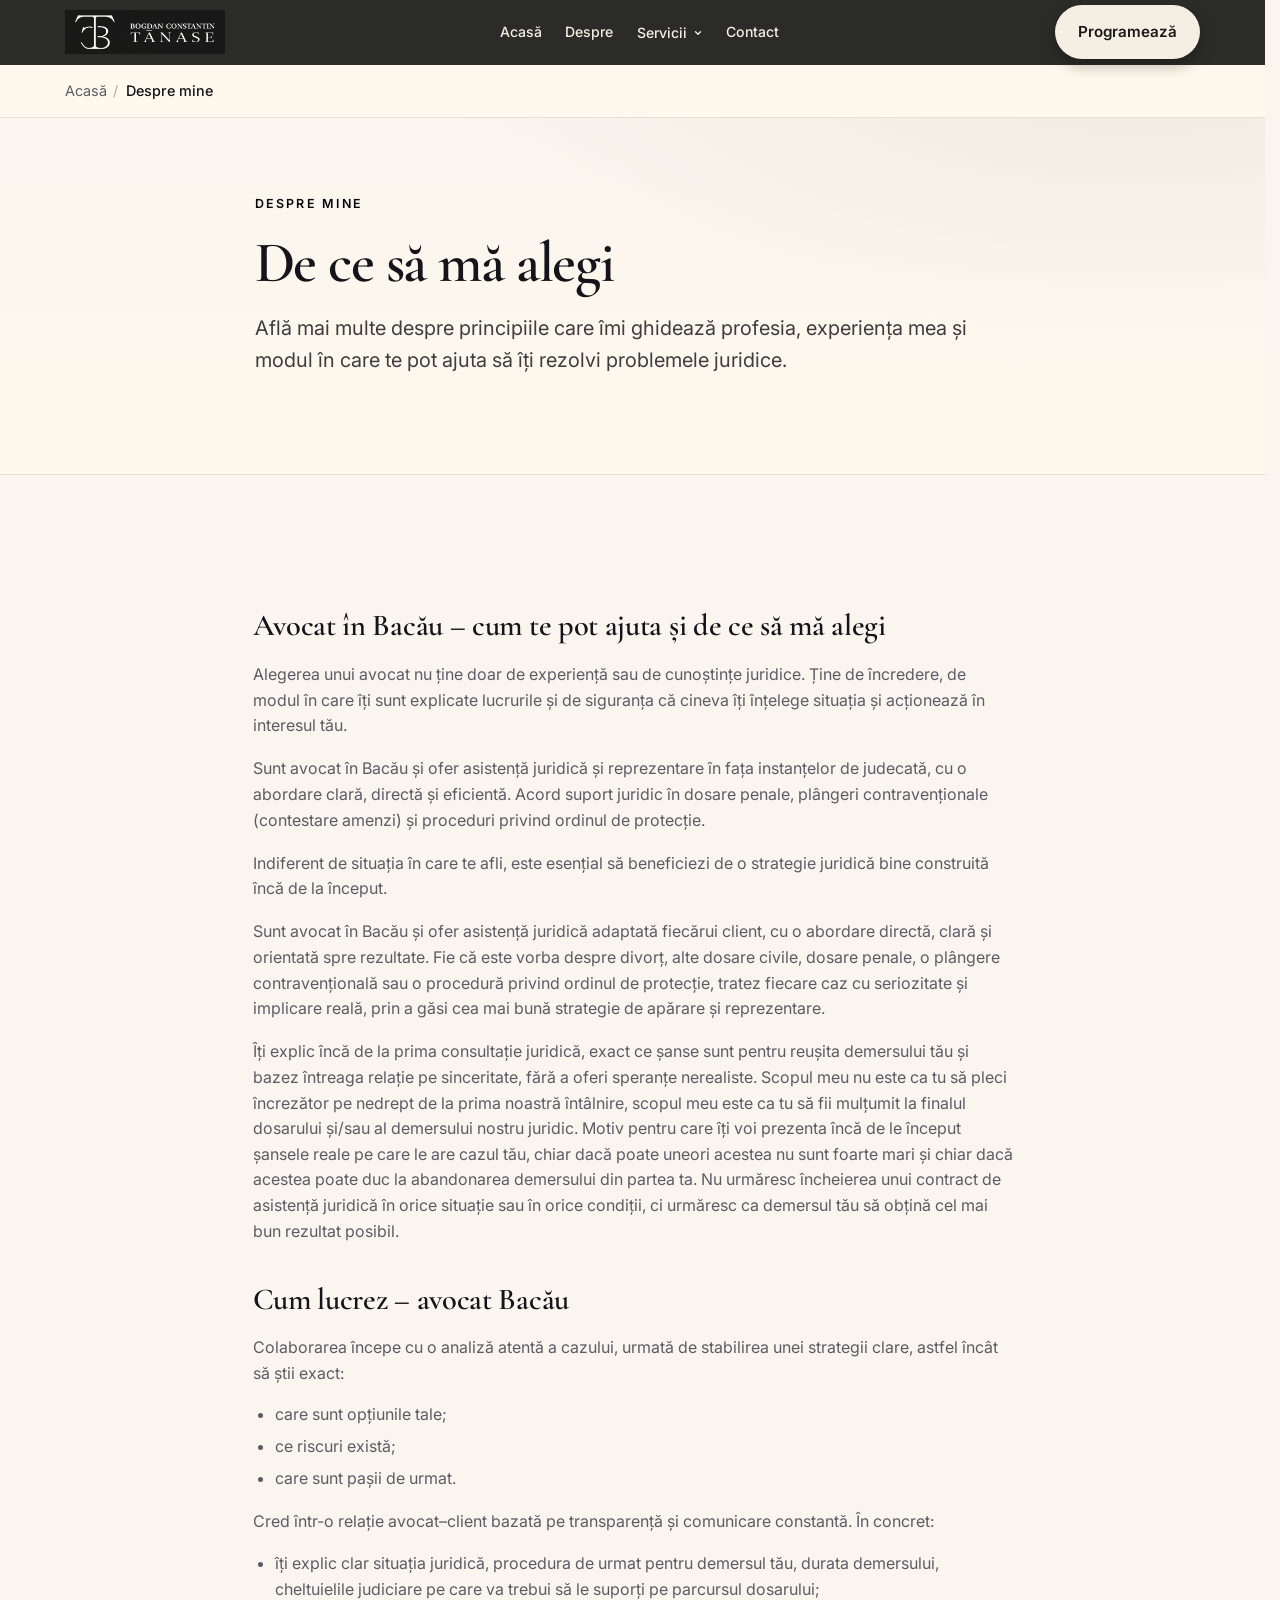
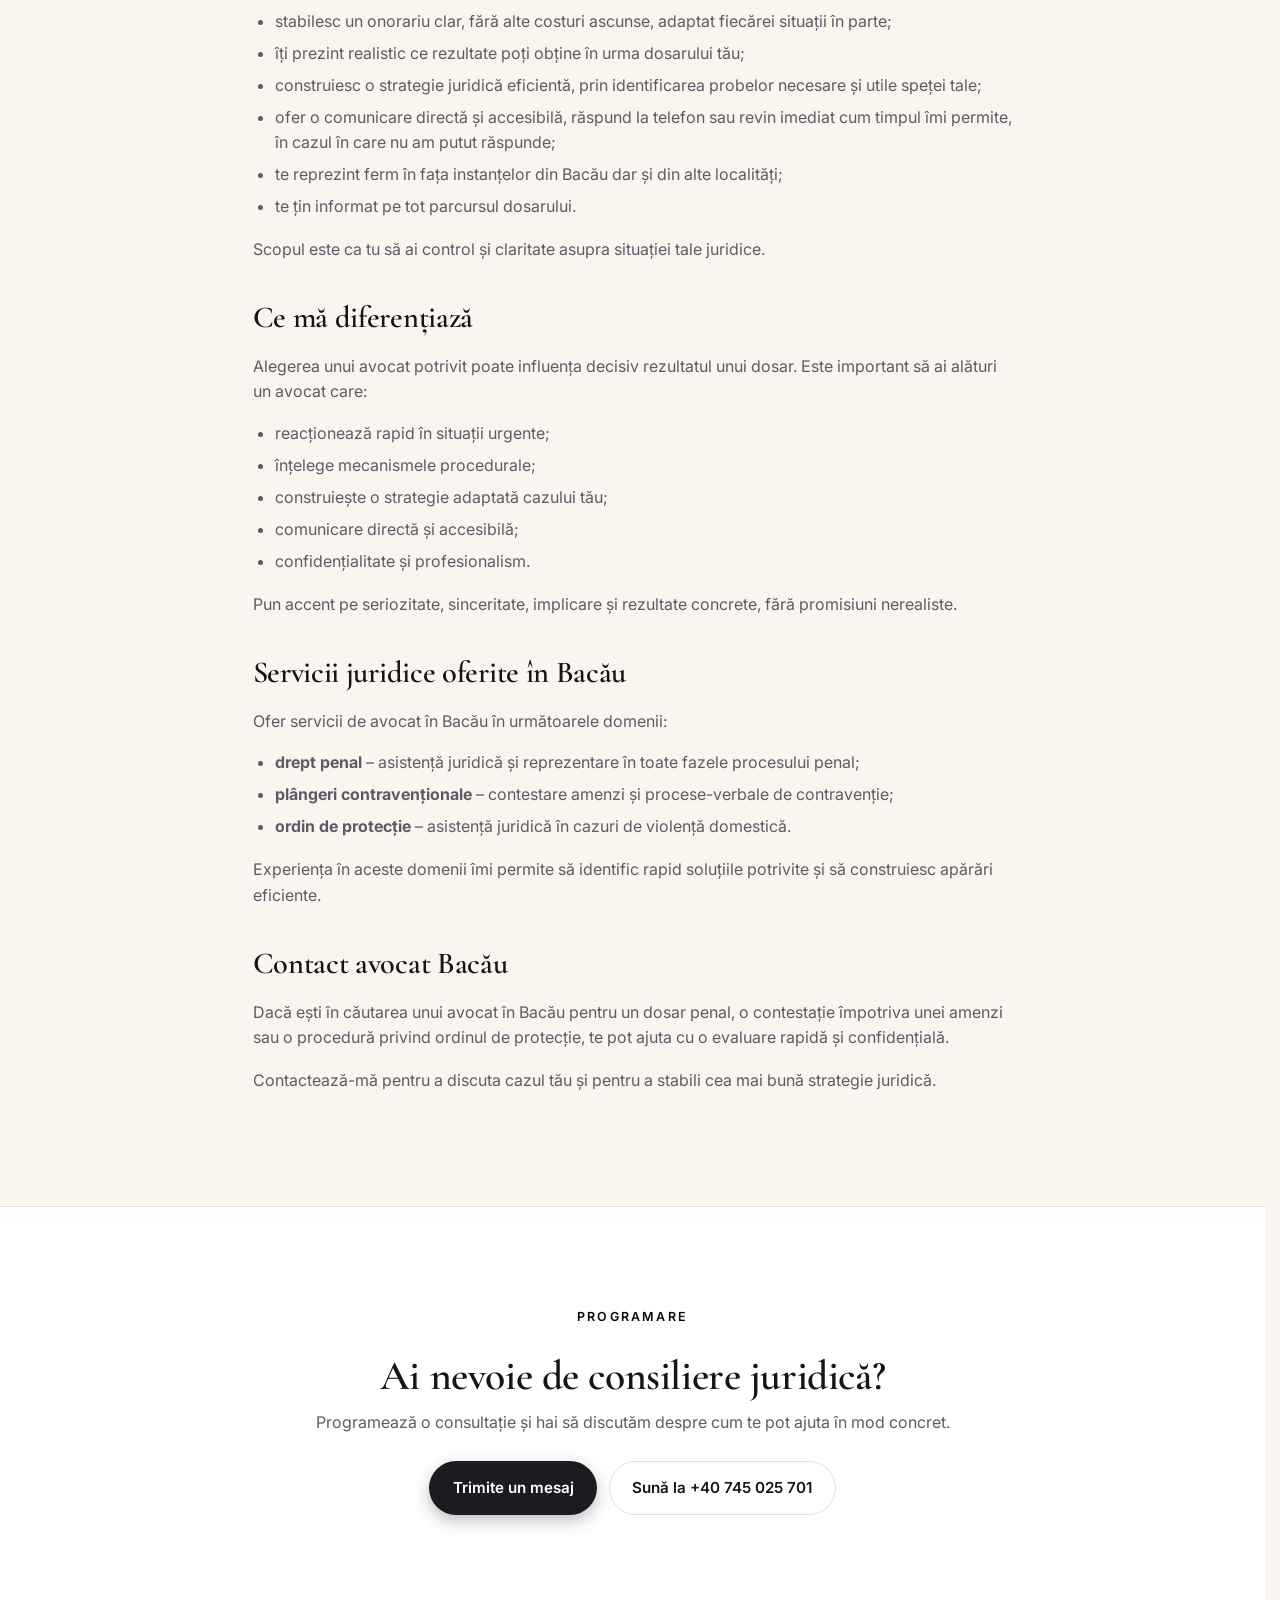
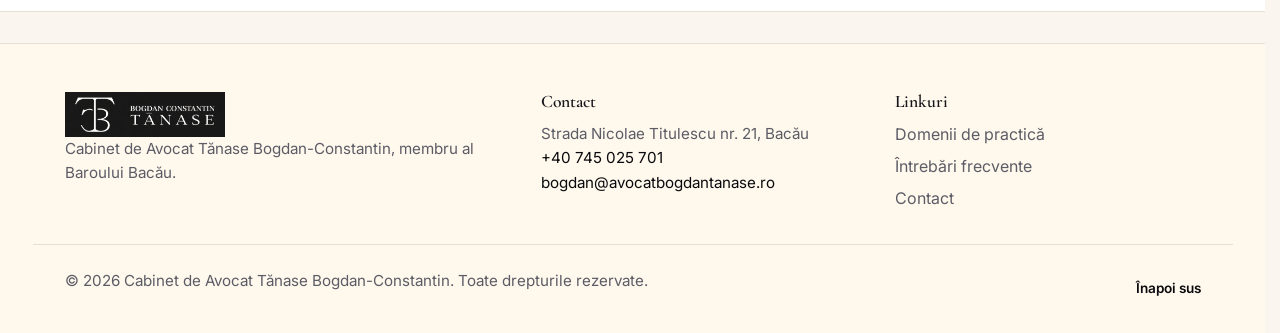
==== commit 3736b6c1: "fixes part 2" ====
--- a/despre-mine.html
+++ b/despre-mine.html
@@ -102,21 +102,10 @@
           <li><a href="index.html" data-close>Acasă</a></li>
           <li><a href="index.html#despre" data-close>Despre</a></li>
           <li><a href="index.html#domenii" data-close>Domenii de practică</a></li>
-          <li><a href="index.html#alegere" data-close>De ce să mă alegi</a></li>
           <li><a href="index.html#faq" data-close>Întrebări frecvente</a></li>
           <li><a href="index.html#contact" data-close>Contact</a></li>
         </ul>
       </nav>
-      <div class="mobile-menu-footer">
-        <a class="mobile-action-btn whatsapp" href="https://wa.me/40745025701" target="_blank" rel="noopener" aria-label="WhatsApp">
-          <svg width="20" height="20" viewBox="0 0 24 24" fill="currentColor"><path d="M19.1 4.9A10 10 0 0 0 4.3 18.4L3 22l3.7-1.2a10 10 0 0 0 14.8-8.6 10 10 0 0 0-2.4-7.3zm-7 15.5a8.3 8.3 0 0 1-4.2-1.1l-.3-.2-2.2.7.7-2.1-.2-.3a8.3 8.3 0 1 1 6.2 3zm4.6-6.2c-.3-.1-1.5-.7-1.7-.8s-.4-.1-.6.1-.7.8-.8 1c-.2.1-.3.2-.6 0a6.8 6.8 0 0 1-2-1.2 7.6 7.6 0 0 1-1.4-1.7c-.1-.3 0-.4.1-.5l.4-.4.2-.4v-.4l-.7-1.7c-.2-.4-.4-.4-.6-.4h-.5a1 1 0 0 0-.7.3 3 3 0 0 0-.9 2.2c0 1.3 1 2.6 1.1 2.7s1.9 2.9 4.6 4.1c.6.3 1.1.4 1.5.6.6.2 1.2.2 1.6.1.5-.1 1.5-.6 1.7-1.2s.2-1.1.2-1.2-.2-.2-.5-.4z"/></svg>
-          WhatsApp
-        </a>
-        <a class="mobile-action-btn call" href="tel:+40745025701" aria-label="Sună acum">
-          <svg width="20" height="20" viewBox="0 0 24 24" fill="currentColor"><path d="M6.6 10.8a15.1 15.1 0 0 0 6.6 6.6l2.2-2.2a1 1 0 0 1 1-.25 11.5 11.5 0 0 0 3.6.57 1 1 0 0 1 1 1V20a1 1 0 0 1-1 1A17 17 0 0 1 3 4a1 1 0 0 1 1-1h3.5a1 1 0 0 1 1 1 11.5 11.5 0 0 0 .57 3.6 1 1 0 0 1-.25 1L6.6 10.8z"/></svg>
-          Sună
-        </a>
-      </div>
     </div>
   </dialog>
 
@@ -268,7 +257,6 @@
       <div>
         <h4>Linkuri</h4>
         <ul class="footer-links">
-          <li><a href="index.html#despre">Despre</a></li>
           <li><a href="index.html#domenii">Domenii de practică</a></li>
           <li><a href="index.html#faq">Întrebări frecvente</a></li>
           <li><a href="index.html#contact">Contact</a></li>
--- a/assets/css/styles.css
+++ b/assets/css/styles.css
@@ -409,6 +409,7 @@
   display: flex;
   align-items: center;
   gap: 0.4rem;
+  transform: translateY(1px);
 }
 
 .has-dropdown > a svg {
@@ -450,6 +451,7 @@
 
 .menu-toggle span {
   display: block;
+  width: 20px;
   height: 2px;
   background: var(--header-fg);
   border-radius: 2px;
@@ -516,7 +518,8 @@
 .mobile-menu nav {
   flex: 1;
   display: flex;
-  align-items: center;
+  align-items: flex-start;
+  padding-top: 2rem;
 }
 
 .mobile-menu ul {
@@ -540,23 +543,27 @@
 
 .mobile-menu-footer {
   display: flex;
-  gap: 0.75rem;
-  padding-top: 1.5rem;
+  justify-content: center;
+  gap: 1.5rem;
+  padding-top: 2rem;
   margin-top: auto;
 }
 
 .mobile-action-btn {
-  flex: 1;
+  width: 54px;
+  height: 54px;
   display: flex;
   align-items: center;
   justify-content: center;
-  gap: 0.5rem;
-  padding: 0.8rem;
-  border-radius: var(--radius-sm);
+  border-radius: 50%;
   text-decoration: none;
-  font-weight: 600;
-  font-size: 0.95rem;
   border: none !important;
+  box-shadow: var(--shadow-md);
+  transition: transform 0.2s var(--ease);
+}
+
+.mobile-action-btn:active {
+  transform: scale(0.92);
 }
 
 .mobile-action-btn.whatsapp {
@@ -655,18 +662,20 @@
   order: -1;
   width: min(100%, 420px);
   margin-inline: auto;
-  border-radius: clamp(20px, 4vw, 24px);
-  padding: 0.55rem;
-  background: color-mix(in oklab, var(--surface) 96%, transparent);
-  border: 1px solid color-mix(in oklab, var(--text) 10%, var(--border));
-  box-shadow: 0 14px 30px rgba(20, 20, 26, 0.12);
+  border-radius: 24px;
+  padding: 8px;
+  background: var(--surface);
+  border: 1.5px solid var(--border);
+  box-shadow: var(--shadow-md);
+  overflow: hidden;
 }
 
 .hero-portrait img {
   width: 100%;
   aspect-ratio: 3 / 4;
   object-fit: cover;
-  border-radius: clamp(16px, 3.2vw, 20px);
+  border-radius: 18px;
+  display: block;
 }
 
 .hero-content {
@@ -838,19 +847,22 @@
 
 .despre-photo {
   position: relative;
-  border-radius: var(--radius-lg);
+  border-radius: 24px;
   overflow: hidden;
-  background: var(--accent-soft);
+  background: var(--surface);
+  border: 1.5px solid var(--border);
   box-shadow: var(--shadow-md);
   max-width: 420px;
   margin-inline: auto;
   width: 100%;
+  padding: 8px;
 }
 
 .despre-photo img {
   width: 100%;
   height: auto;
   display: block;
+  border-radius: 18px;
 }
 
 .despre-tags {
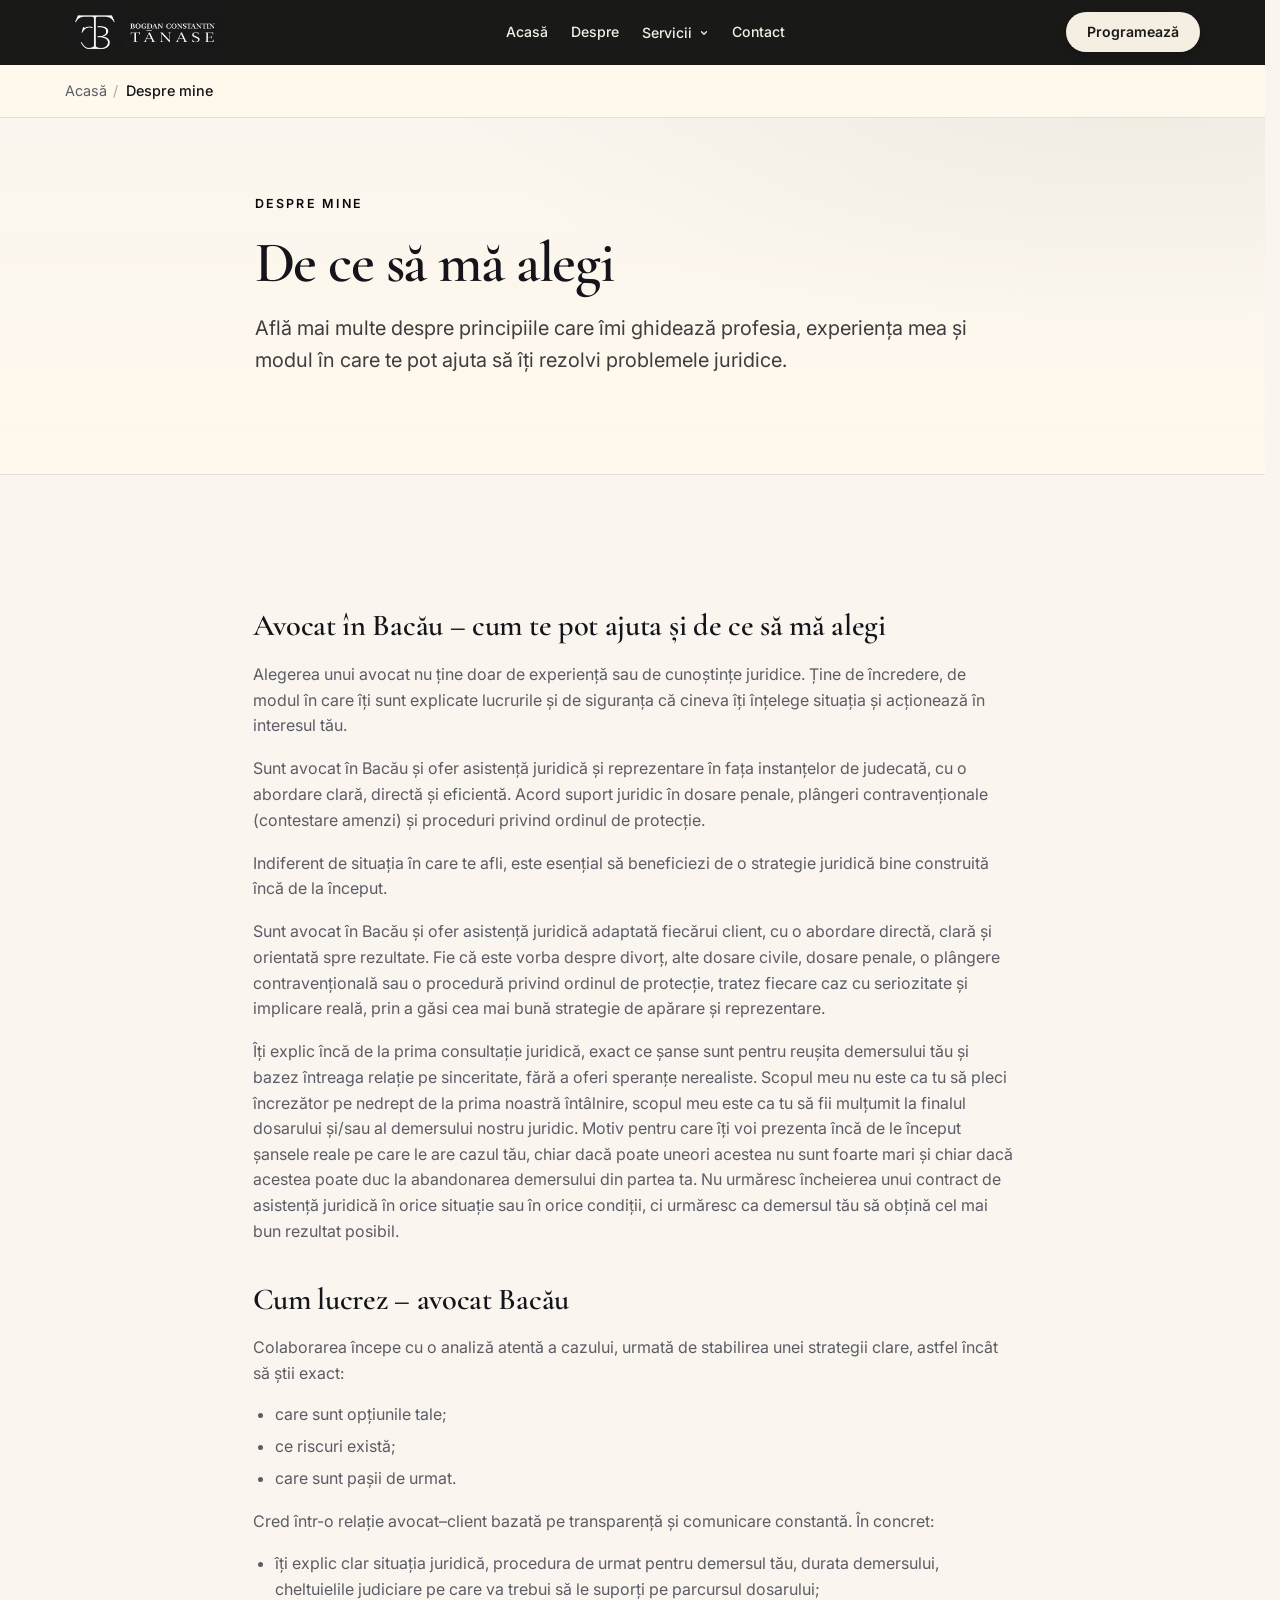
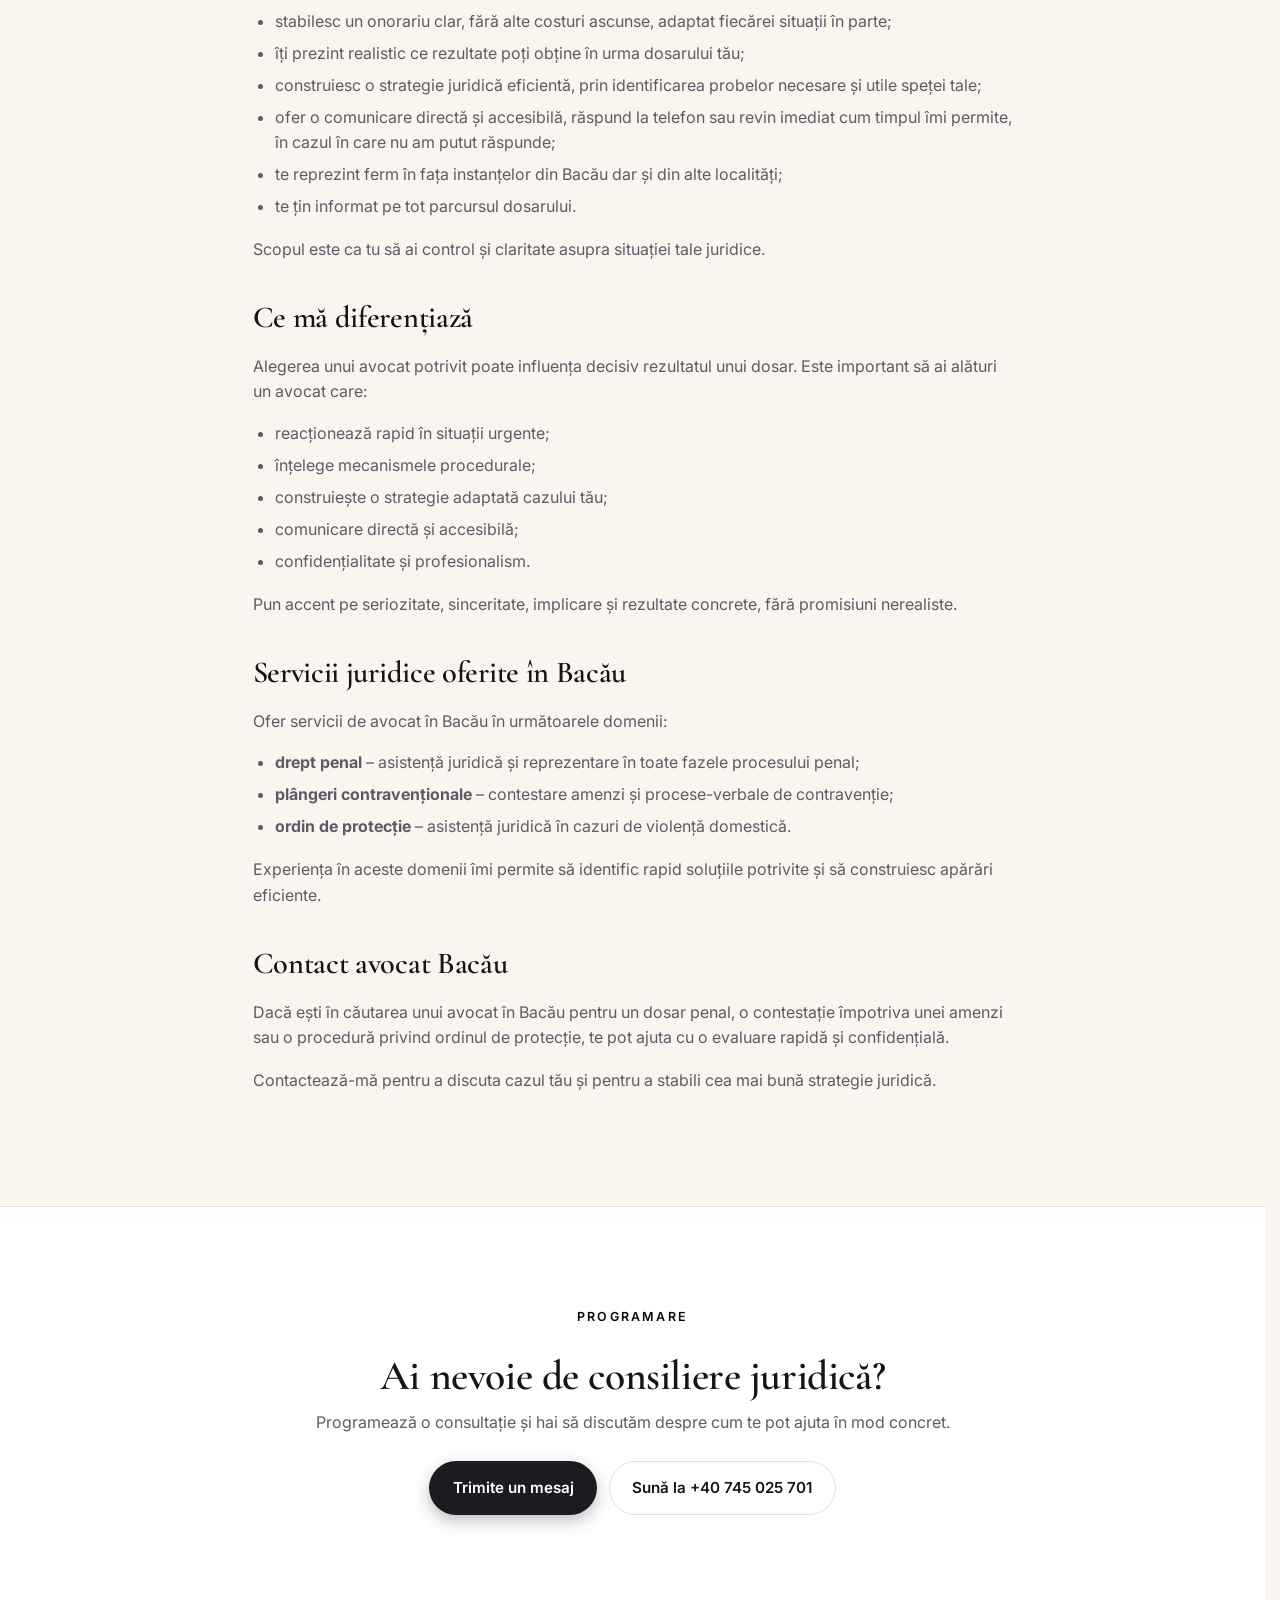
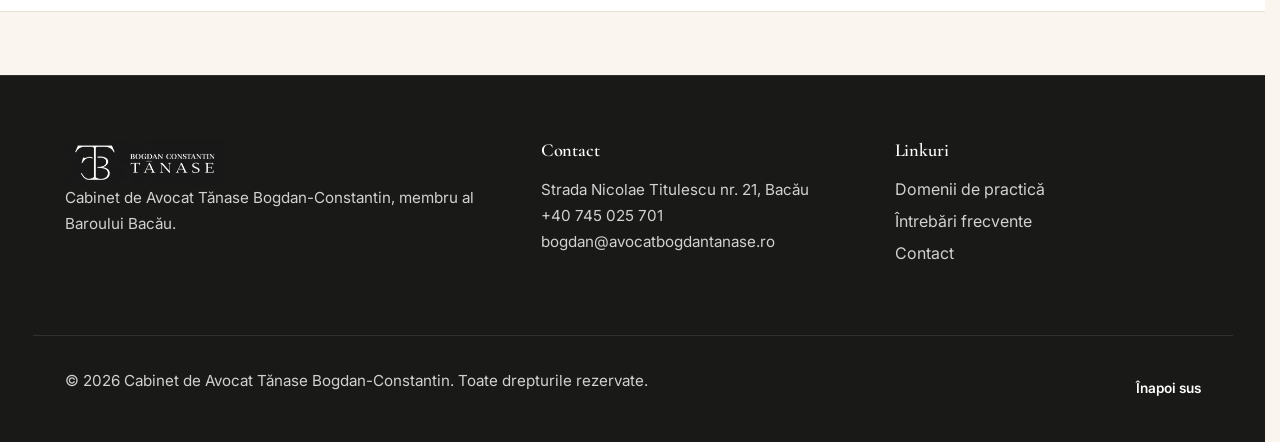
==== commit 06465c8d: "fixes part 3" ====
--- a/despre-mine.html
+++ b/despre-mine.html
@@ -243,7 +243,7 @@
   <footer class="site-footer">
     <div class="container footer-grid">
       <div>
-        <img src="assets/img/logo.png" alt="" width="160" height="48" loading="lazy" decoding="async">
+        <img src="assets/img/logo-down-white.png" alt="Cabinet de Avocat Tănase Bogdan-Constantin" width="160" height="48" loading="lazy" decoding="async">
         <p>Cabinet de Avocat Tănase Bogdan-Constantin, membru al Baroului Bacău.</p>
       </div>
       <div>
--- a/assets/css/styles.css
+++ b/assets/css/styles.css
@@ -266,10 +266,8 @@
   position: sticky;
   top: 0;
   z-index: 50;
-  background: color-mix(in oklab, var(--header-bg) 92%, transparent);
+  background: var(--header-bg);
   color: var(--header-fg);
-  backdrop-filter: saturate(140%) blur(12px);
-  -webkit-backdrop-filter: saturate(140%) blur(12px);
   border-block-end: 1px solid transparent;
   transition: background 0.25s var(--ease), border-color 0.25s var(--ease), box-shadow 0.25s var(--ease);
   padding-top: env(safe-area-inset-top);
@@ -425,9 +423,12 @@
 }
 
 .header-cta.btn-primary {
+  min-height: 38px;
+  padding: 0.5rem 1.25rem;
+  font-size: 0.88rem;
   background: var(--header-fg);
   color: var(--header-bg);
-  box-shadow: 0 6px 16px rgba(0, 0, 0, 0.3);
+  box-shadow: 0 4px 12px rgba(0, 0, 0, 0.2);
 }
 
 .header-cta.btn-primary:hover {
@@ -663,9 +664,7 @@
   width: min(100%, 420px);
   margin-inline: auto;
   border-radius: 24px;
-  padding: 8px;
-  background: var(--surface);
-  border: 1.5px solid var(--border);
+  border: 2px solid var(--border);
   box-shadow: var(--shadow-md);
   overflow: hidden;
 }
@@ -674,7 +673,6 @@
   width: 100%;
   aspect-ratio: 3 / 4;
   object-fit: cover;
-  border-radius: 18px;
   display: block;
 }
 
@@ -849,20 +847,17 @@
   position: relative;
   border-radius: 24px;
   overflow: hidden;
-  background: var(--surface);
-  border: 1.5px solid var(--border);
+  border: 2px solid var(--border);
   box-shadow: var(--shadow-md);
   max-width: 420px;
   margin-inline: auto;
   width: 100%;
-  padding: 8px;
 }
 
 .despre-photo img {
   width: 100%;
   height: auto;
   display: block;
-  border-radius: 18px;
 }
 
 .despre-tags {
@@ -1377,10 +1372,11 @@
 
 /* ---------- Footer ---------- */
 .site-footer {
-  background: var(--surface-2);
-  border-top: 1px solid var(--border);
-  padding-block: 3rem 1.5rem;
-  margin-top: 2rem;
+  background: #191918;
+  color: #F5EFE3;
+  border-top: 1px solid rgba(245, 239, 227, 0.1);
+  padding-block: 4rem 2rem;
+  margin-top: 4rem;
 }
 
 .footer-grid {
@@ -1397,14 +1393,15 @@
 
 .site-footer h4 {
   font-family: var(--font-serif);
-  font-size: 1.1rem;
-  margin-bottom: 0.6rem;
-  color: var(--text);
+  font-size: 1.15rem;
+  margin-bottom: 1rem;
+  color: #FFFFFF;
 }
 
 .site-footer p {
-  color: var(--muted);
+  color: #D1D1D1;
   font-size: 0.95rem;
+  line-height: 1.7;
 }
 
 .footer-links {
@@ -1416,11 +1413,11 @@
 }
 
 .footer-links a {
-  color: var(--muted);
+  color: #D1D1D1;
 }
 
 .footer-links a:hover {
-  color: var(--accent);
+  color: #FFFFFF;
 }
 
 .footer-bottom {
@@ -1429,16 +1426,26 @@
   align-items: center;
   justify-content: space-between;
   gap: 1rem;
-  margin-top: 2rem;
-  padding-top: 1.5rem;
-  border-top: 1px solid var(--border);
-  color: var(--muted);
+  margin-top: 4rem;
+  padding-top: 2rem;
+  border-top: 1px solid rgba(255, 255, 255, 0.1);
+  color: #A0A0A0;
   font-size: 0.85rem;
+}
+
+.site-footer a {
+  color: #D1D1D1;
+  text-decoration: none;
+  transition: color 0.2s var(--ease);
+}
+
+.site-footer a:hover {
+  color: #FFFFFF;
 }
 
 .back-top {
   font-weight: 600;
-  color: var(--accent-strong);
+  color: #FFFFFF !important;
 }
 
 /* ---------- Anchor scroll offsets ---------- */
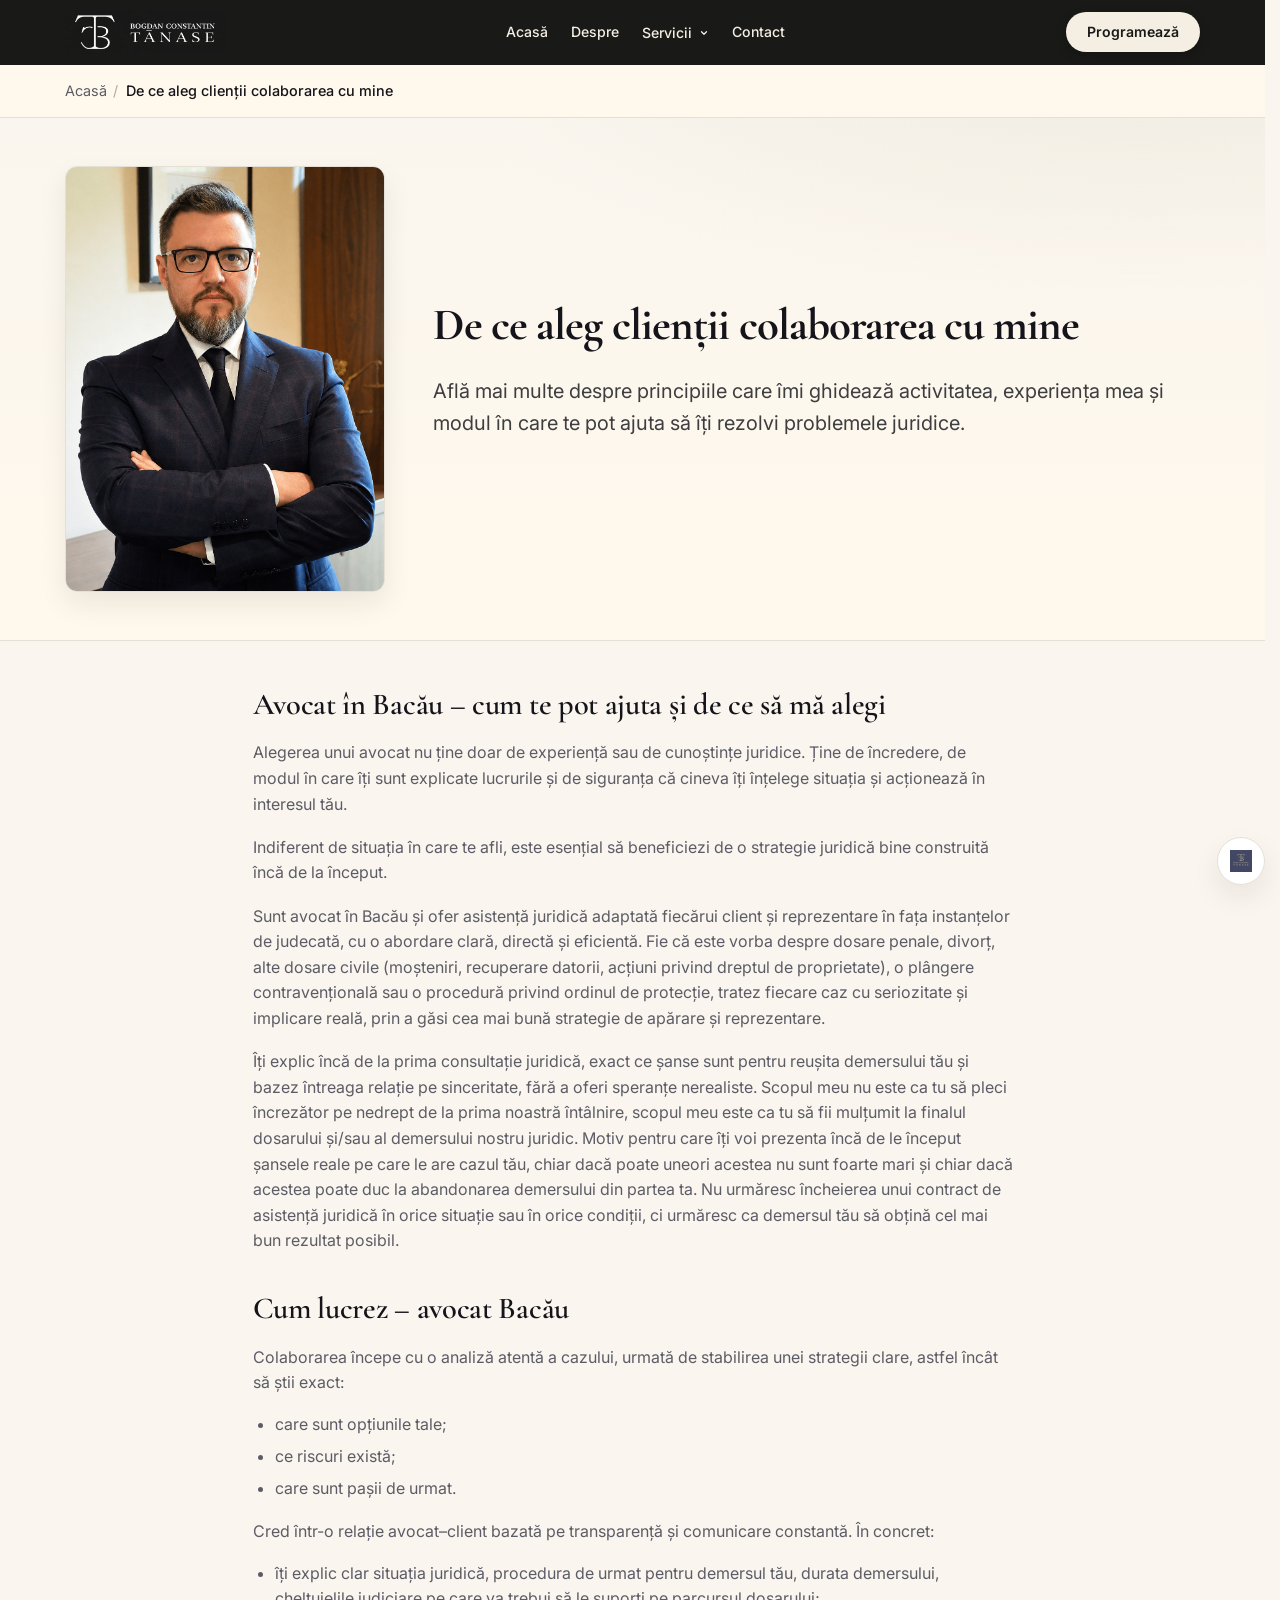
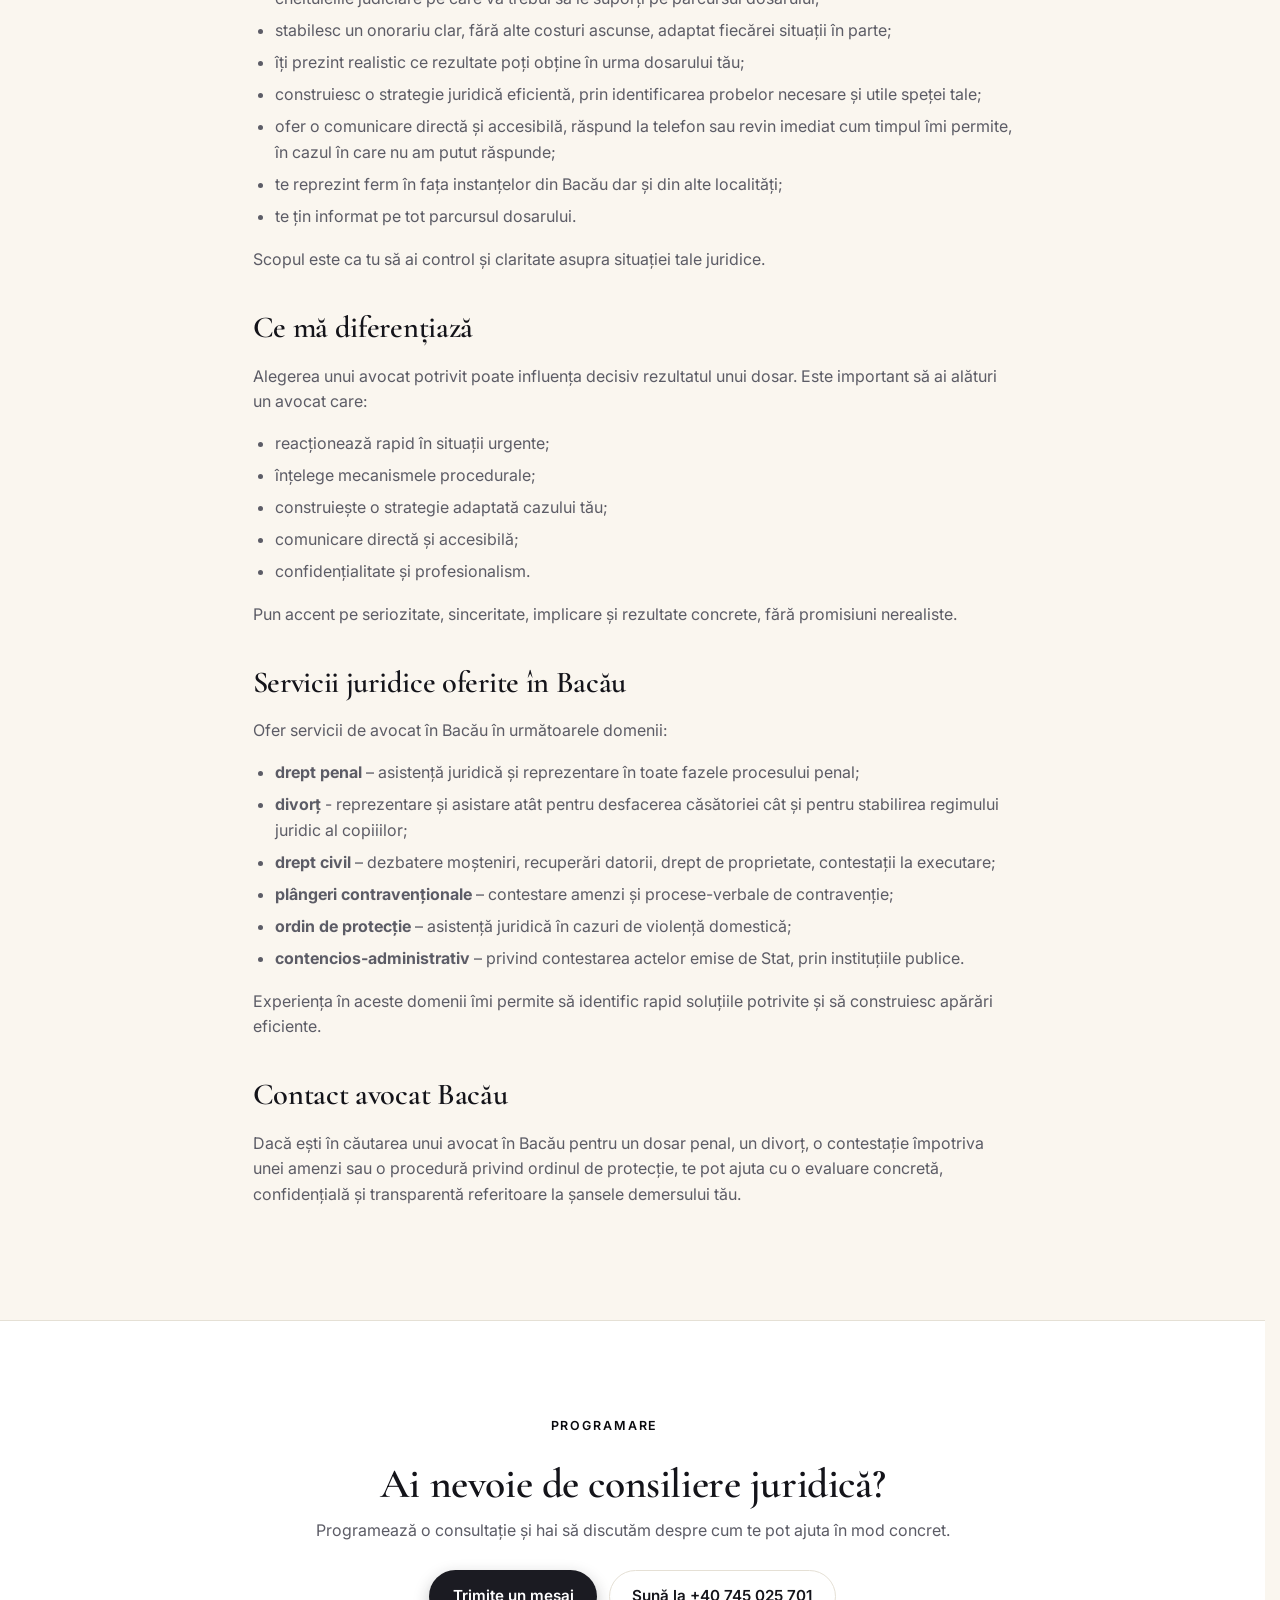
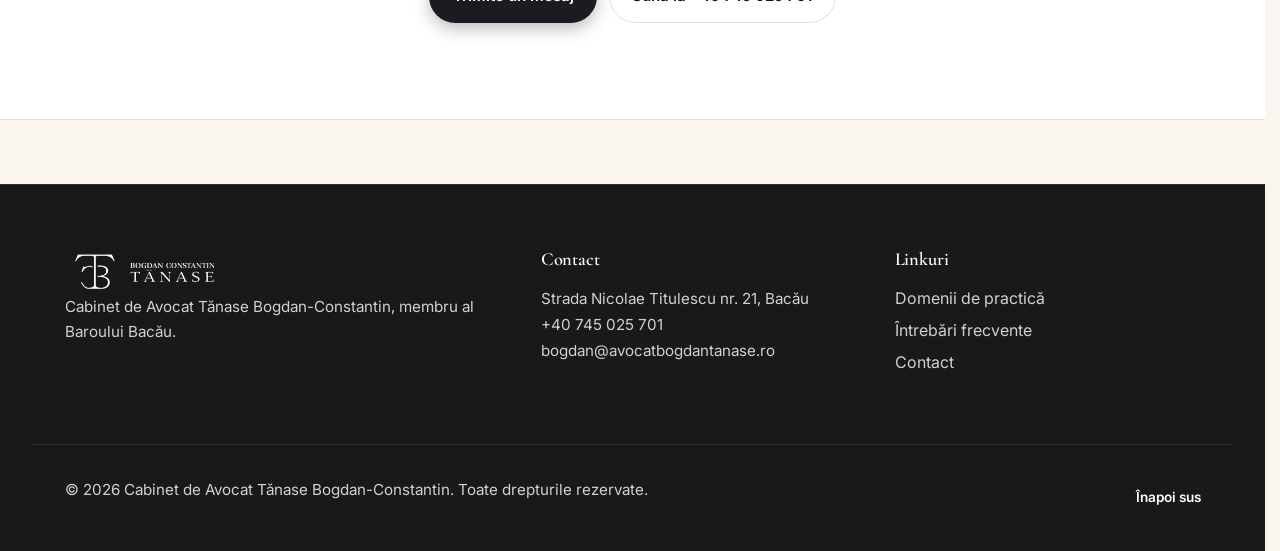
==== commit 6f33f551: "some changes" ====
--- a/despre-mine.html
+++ b/despre-mine.html
@@ -7,7 +7,7 @@
   <meta name="theme-color" content="#191918">
   <meta name="color-scheme" content="light dark">
 
-  <title>Despre mine - De ce să mă alegi | Avocat Bogdan Tănase</title>
+  <title>De ce aleg clienții colaborarea cu mine | Avocat Bogdan Tănase</title>
   <meta name="description"
     content="Află mai multe despre Bogdan Constantin Tănase, avocat în Bacău. Experiență, profesionalism și transparență în serviciile juridice oferite.">
   <meta name="keywords"
@@ -27,14 +27,14 @@
   <meta property="og:type" content="article">
   <meta property="og:locale" content="ro_RO">
   <meta property="og:site_name" content="Avocat Bogdan Constantin Tănase">
-  <meta property="og:title" content="Despre mine - De ce să mă alegi | Avocat Bogdan Tănase">
+  <meta property="og:title" content="De ce aleg clienții colaborarea cu mine | Avocat Bogdan Tănase">
   <meta property="og:description"
     content="Află mai multe despre Bogdan Constantin Tănase, avocat în Bacău. Experiență, profesionalism și transparență în serviciile juridice oferite.">
   <meta property="og:url" content="https://www.avocatbogdantanase.ro/despre-mine.html">
   <meta property="og:image" content="https://www.avocatbogdantanase.ro/assets/img/avocat-bogdan-tanase.png">
 
   <meta name="twitter:card" content="summary_large_image">
-  <meta name="twitter:title" content="Despre mine - De ce să mă alegi | Avocat Bogdan Tănase">
+  <meta name="twitter:title" content="De ce aleg clienții colaborarea cu mine | Avocat Bogdan Tănase">
   <meta name="twitter:description" content="Află mai multe despre Bogdan Constantin Tănase, avocat în Bacău.">
   <meta name="twitter:image" content="https://www.avocatbogdantanase.ro/assets/img/avocat-bogdan-tanase.png">
 
@@ -115,17 +115,20 @@
       <div class="container">
         <ol class="breadcrumb-list">
           <li><a href="index.html">Acasă</a></li>
-          <li><span aria-current="page">Despre mine</span></li>
+          <li><span aria-current="page">De ce aleg clienții colaborarea cu mine</span></li>
         </ol>
       </div>
     </nav>
 
-    <section class="page-hero">
-      <div class="container page-hero-inner">
-        <p class="eyebrow">Despre mine</p>
-        <h1>De ce să mă alegi</h1>
-        <p class="lede">Află mai multe despre principiile care îmi ghidează profesia, experiența mea și modul în care te
-          pot ajuta să îți rezolvi problemele juridice.</p>
+    <section class="page-hero about-hero">
+      <div class="container about-hero-inner">
+        <div class="about-hero-portrait">
+          <img src="assets/img/homepage.png" alt="Portret Avocat Bogdan Constantin Tănase, cabinet de avocat în Bacău" width="360" height="480" class="about-hero-img" decoding="async" fetchpriority="high">
+        </div>
+        <div class="about-hero-content">
+          <h1>De ce aleg clienții colaborarea cu mine</h1>
+          <p class="lede">Află mai multe despre principiile care îmi ghidează activitatea, experiența mea și modul în care te pot ajuta să îți rezolvi problemele juridice.</p>
+        </div>
       </div>
     </section>
 
@@ -133,26 +136,10 @@
       <div class="container">
         <div class="prose">
           <h2>Avocat în Bacău – cum te pot ajuta și de ce să mă alegi</h2>
-          <p>Alegerea unui avocat nu ține doar de experiență sau de cunoștințe juridice. Ține de încredere, de modul în
-            care îți sunt explicate lucrurile și de siguranța că cineva îți înțelege situația și acționează în interesul
-            tău.</p>
-          <p>Sunt avocat în Bacău și ofer asistență juridică și reprezentare în fața instanțelor de judecată, cu o
-            abordare clară, directă și eficientă. Acord suport juridic în dosare penale, plângeri contravenționale
-            (contestare amenzi) și proceduri privind ordinul de protecție.</p>
-          <p>Indiferent de situația în care te afli, este esențial să beneficiezi de o strategie juridică bine
-            construită încă de la început.</p>
-          <p>Sunt avocat în Bacău și ofer asistență juridică adaptată fiecărui client, cu o abordare directă, clară și
-            orientată spre rezultate. Fie că este vorba despre divorț, alte dosare civile, dosare penale, o plângere
-            contravențională sau o procedură privind ordinul de protecție, tratez fiecare caz cu seriozitate și
-            implicare reală, prin a găsi cea mai bună strategie de apărare și reprezentare.</p>
-          <p>Îți explic încă de la prima consultație juridică, exact ce șanse sunt pentru reușita demersului tău și
-            bazez întreaga relație pe sinceritate, fără a oferi speranțe nerealiste. Scopul meu nu este ca tu să pleci
-            încrezător pe nedrept de la prima noastră întâlnire, scopul meu este ca tu să fii mulțumit la finalul
-            dosarului și/sau al demersului nostru juridic. Motiv pentru care îți voi prezenta încă de le început șansele
-            reale pe care le are cazul tău, chiar dacă poate uneori acestea nu sunt foarte mari și chiar dacă acestea
-            poate duc la abandonarea demersului din partea ta. Nu urmăresc încheierea unui contract de asistență
-            juridică în orice situație sau în orice condiții, ci urmăresc ca demersul tău să obțină cel mai bun rezultat
-            posibil.</p>
+          <p>Alegerea unui avocat nu ține doar de experiență sau de cunoștințe juridice. Ține de încredere, de modul în care îți sunt explicate lucrurile și de siguranța că cineva îți înțelege situația și acționează în interesul tău.</p>
+          <p>Indiferent de situația în care te afli, este esențial să beneficiezi de o strategie juridică bine construită încă de la început.</p>
+          <p>Sunt avocat în Bacău și ofer asistență juridică adaptată fiecărui client și reprezentare în fața instanțelor de judecată, cu o abordare clară, directă și eficientă. Fie că este vorba despre dosare penale, divorț, alte dosare civile (moșteniri, recuperare datorii, acțiuni privind dreptul de proprietate), o plângere contravențională sau o procedură privind ordinul de protecție, tratez fiecare caz cu seriozitate și implicare reală, prin a găsi cea mai bună strategie de apărare și reprezentare.</p>
+          <p>Îți explic încă de la prima consultație juridică, exact ce șanse sunt pentru reușita demersului tău și bazez întreaga relație pe sinceritate, fără a oferi speranțe nerealiste. Scopul meu nu este ca tu să pleci încrezător pe nedrept de la prima noastră întâlnire, scopul meu este ca tu să fii mulțumit la finalul dosarului și/sau al demersului nostru juridic. Motiv pentru care îți voi prezenta încă de le început șansele reale pe care le are cazul tău, chiar dacă poate uneori acestea nu sunt foarte mari și chiar dacă acestea poate duc la abandonarea demersului din partea ta. Nu urmăresc încheierea unui contract de asistență juridică în orice situație sau în orice condiții, ci urmăresc ca demersul tău să obțină cel mai bun rezultat posibil.</p>
 
           <h2>Cum lucrez – avocat Bacău</h2>
           <p>Colaborarea începe cu o analiză atentă a cazului, urmată de stabilirea unei strategii clare, astfel încât
@@ -194,16 +181,16 @@
           <p>Ofer servicii de avocat în Bacău în următoarele domenii:</p>
           <ul>
             <li><strong>drept penal</strong> – asistență juridică și reprezentare în toate fazele procesului penal;</li>
+            <li><strong>divorț</strong> - reprezentare și asistare atât pentru desfacerea căsătoriei cât și pentru stabilirea regimului juridic al copiiilor;</li>
+            <li><strong>drept civil</strong> – dezbatere moșteniri, recuperări datorii, drept de proprietate, contestații la executare;</li>
             <li><strong>plângeri contravenționale</strong> – contestare amenzi și procese-verbale de contravenție;</li>
-            <li><strong>ordin de protecție</strong> – asistență juridică în cazuri de violență domestică.</li>
-          </ul>
-          <p>Experiența în aceste domenii îmi permite să identific rapid soluțiile potrivite și să construiesc apărări
-            eficiente.</p>
+            <li><strong>ordin de protecție</strong> – asistență juridică în cazuri de violență domestică;</li>
+            <li><strong>contencios-administrativ</strong> – privind contestarea actelor emise de Stat, prin instituțiile publice.</li>
+          </ul>
+          <p>Experiența în aceste domenii îmi permite să identific rapid soluțiile potrivite și să construiesc apărări eficiente.</p>
 
           <h2>Contact avocat Bacău</h2>
-          <p>Dacă ești în căutarea unui avocat în Bacău pentru un dosar penal, o contestație împotriva unei amenzi sau o
-            procedură privind ordinul de protecție, te pot ajuta cu o evaluare rapidă și confidențială.</p>
-          <p>Contactează-mă pentru a discuta cazul tău și pentru a stabili cea mai bună strategie juridică.</p>
+          <p>Dacă ești în căutarea unui avocat în Bacău pentru un dosar penal, un divorț, o contestație împotriva unei amenzi sau o procedură privind ordinul de protecție, te pot ajuta cu o evaluare concretă, confidențială și transparentă referitoare la șansele demersului tău.</p>
         </div>
       </div>
     </section>
@@ -220,7 +207,9 @@
       </div>
     </section>
 
-  </main>
+  <a class="floating-logo" href="index.html" aria-label="Acasă">
+    <img src="assets/img/logo-monogram.png" alt="Monogramă Cabinet de Avocat Tănase" width="48" height="48" decoding="async">
+  </a>
 
   <div class="fab-stack" aria-label="Acțiuni rapide">
     <a class="fab fab-whatsapp" href="https://wa.me/40745025701" target="_blank" rel="noopener"
--- a/assets/css/styles.css
+++ b/assets/css/styles.css
@@ -62,6 +62,7 @@
   scroll-behavior: smooth;
   scrollbar-gutter: stable;
   -webkit-text-size-adjust: 100%;
+  overflow-x: hidden;
 }
 
 @media (prefers-reduced-motion: reduce) {
@@ -169,13 +170,15 @@
 }
 
 .eyebrow {
-  display: inline-block;
+  display: block;
   font-size: 0.78rem;
   font-weight: 600;
-  letter-spacing: 0.18em;
+  letter-spacing: 0.15em;
   text-transform: uppercase;
   color: var(--accent-strong);
-  margin: 0 0 0.6rem;
+  margin: 0 0 0.8rem;
+  max-width: 80ch;
+  line-height: 1.5;
 }
 
 .section {
@@ -673,25 +676,57 @@
   width: 100%;
   aspect-ratio: 3 / 4;
   object-fit: cover;
+  object-position: center 30%;
   display: block;
 }
 
 .hero-content {
+  width: 100%;
   max-width: 720px;
+  min-width: 0;
+}
+
+.hero-logo-inline {
+  display: inline-block;
+  vertical-align: middle;
+  height: clamp(40px, 6.5vw, 75px);
+  width: auto;
+  max-width: 38%;
+  flex-shrink: 0;
+  object-fit: contain;
+  margin-left: auto;
+  transition: height 0.2s var(--ease);
 }
 
 .hero .eyebrow {
-  display: inline-flex;
+  display: flex;
+  flex-direction: row;
   align-items: center;
-  gap: 0.7rem;
+  gap: clamp(0.35rem, 1.5vw, 0.6rem);
+  font-size: clamp(0.62rem, 1.6vw, 0.76rem);
+  letter-spacing: 0.08em;
+  width: 100%;
+  max-width: 100%;
+  overflow: hidden;
 }
 
 .hero .eyebrow::before {
-  content: "";
-  inline-size: 28px;
-  block-size: 1px;
-  background: currentColor;
-  opacity: 0.7;
+  display: none;
+}
+
+@media (min-width: 640px) {
+  .hero .eyebrow {
+    letter-spacing: 0.15em;
+  }
+
+  .hero .eyebrow::before {
+    display: block;
+    content: "";
+    inline-size: 28px;
+    block-size: 1px;
+    background: currentColor;
+    opacity: 0.7;
+  }
 }
 
 .hero h1 {
@@ -1009,6 +1044,17 @@
     text-align: left;
     margin: 0;
   }
+}
+
+.faq-logo {
+  display: block;
+  width: 180px;
+  height: 180px;
+  object-fit: cover;
+  margin-top: 1.75rem;
+  margin-inline: auto;
+  box-shadow: var(--shadow-sm);
+  border: 1px solid var(--border);
 }
 
 .faq-list details {
@@ -1573,23 +1619,53 @@
   font-weight: 500;
 }
 
-/* ---------- Page hero (service detail pages) ---------- */
 .page-hero {
-  padding-block: clamp(2.5rem, 6vw, 4.5rem);
+  position: relative;
+  padding-block: clamp(6rem, 13vw, 10rem);
   background:
     radial-gradient(1200px 480px at 90% -20%, color-mix(in oklab, var(--accent-soft) 80%, transparent) 0%, transparent 60%),
     linear-gradient(180deg, var(--bg) 0%, var(--surface-2) 100%);
   border-block-end: 1px solid var(--border);
+  isolation: isolate;
+  overflow: hidden;
+}
+
+.page-hero::before {
+  content: "";
+  position: absolute;
+  inset: 0;
+  z-index: -1;
+  background-image: url("../img/legal_background_left.png");
+  background-position: left center;
+  background-size: cover;
+  background-repeat: no-repeat;
+  opacity: 0.05;
+  filter: saturate(0.1) contrast(100%);
+  pointer-events: none;
 }
 
 .page-hero-inner {
-  max-width: 820px;
+  max-width: 1500px;
+  padding-inline-start: clamp(0rem, 45vw, 42rem);
 }
 
 .page-hero h1 {
   margin-top: 0.4rem;
-  margin-bottom: 1rem;
+  margin-bottom: 1.5rem;
   letter-spacing: -0.02em;
+  color: var(--text);
+  font-size: clamp(1.8rem, 3.5vw, 2.8rem);
+  line-height: 1.15;
+  font-weight: 700;
+}
+
+.page-hero h1 span {
+  display: block;
+  font-size: 0.5em;
+  font-weight: 400;
+  margin-top: 1rem;
+  color: color-mix(in oklab, var(--text) 85%, transparent);
+  letter-spacing: -0.01em;
 }
 
 .page-hero .lede {
@@ -1606,7 +1682,34 @@
   gap: 0.75rem;
 }
 
+@media (max-width: 1024px) {
+  .page-hero {
+    text-align: center;
+    padding-block: clamp(3rem, 10vw, 5rem);
+  }
+  .page-hero::before {
+    display: none;
+  }
+  .page-hero-inner {
+    padding-inline-start: 0;
+    margin-inline: auto;
+    display: flex;
+    flex-direction: column;
+    align-items: center;
+  }
+  .page-hero .lede {
+    margin-inline: auto;
+  }
+  .page-hero-cta {
+    justify-content: center;
+  }
+}
+
 /* ---------- Prose (long-form content) ---------- */
+.page-hero + .section {
+  padding-block-start: 0.5rem;
+}
+
 .prose {
   max-width: 760px;
   margin-inline: auto;
@@ -1701,6 +1804,146 @@
   justify-content: center;
 }
 
+/* ---------- About Hero Layout ---------- */
+.about-hero {
+  position: relative;
+  padding-block: clamp(1.5rem, 4vw, 3rem);
+}
+
+.about-hero::before {
+  display: none !important;
+}
+
+.about-hero-inner {
+  display: grid;
+  grid-template-columns: 1fr;
+  gap: clamp(1rem, 4vw, 3rem);
+  align-items: center;
+}
+
+.about-hero-portrait {
+  width: 100%;
+  max-width: 320px;
+  margin-inline: auto;
+}
+
+.about-hero-img {
+  width: 100%;
+  aspect-ratio: 3 / 4;
+  object-fit: cover;
+  object-position: center 15%;
+  border-radius: var(--radius);
+  border: 1.5px solid var(--border);
+  box-shadow: var(--shadow-md);
+  transition: transform 0.3s var(--ease), box-shadow 0.3s var(--ease);
+}
+
+.about-hero-img:hover {
+  transform: translateY(-4px);
+  box-shadow: var(--shadow-lg);
+}
+
+.about-hero-content {
+  text-align: center;
+  width: 100%;
+}
+
+.about-hero-content h1,
+.about-hero-content .lede {
+  text-align: center !important;
+  margin-inline: auto !important;
+  max-width: 100% !important;
+}
+
+@media (min-width: 768px) {
+  .about-hero-inner {
+    grid-template-columns: 280px 1fr;
+  }
+
+  .about-hero-content {
+    text-align: left;
+  }
+
+  .about-hero-content h1,
+  .about-hero-content .lede {
+    text-align: left !important;
+    margin-inline: 0 auto !important;
+  }
+
+  .about-hero-content .lede {
+    max-width: 60ch !important;
+  }
+}
+
+@media (min-width: 1024px) {
+  .about-hero-inner {
+    grid-template-columns: 320px 1fr;
+  }
+}
+
+/* ---------- Floating Brand Logo (Bottom Right Monogram) ---------- */
+.floating-logo {
+  position: fixed;
+  right: 15px;
+  bottom: 15px;
+  z-index: 39;
+  display: flex;
+  align-items: center;
+  justify-content: center;
+  width: 48px;
+  height: 48px;
+  border-radius: 50%;
+  background: var(--surface);
+  border: 1.5px solid var(--border);
+  box-shadow: var(--shadow-md);
+  transition: opacity 0.3s var(--ease), transform 0.3s var(--ease), border-color 0.3s var(--ease), background 0.3s var(--ease);
+  pointer-events: auto;
+}
+
+.floating-logo img {
+  display: block;
+  width: 22px;
+  height: auto;
+  opacity: 0.85;
+  filter: var(--logo-filter, none);
+  transition: opacity 0.3s var(--ease), transform 0.3s var(--ease);
+}
+
+.floating-logo:hover {
+  transform: translateY(-2px);
+  border-color: var(--accent);
+  background: color-mix(in oklab, var(--accent-soft) 25%, var(--surface));
+}
+
+.floating-logo:hover img {
+  opacity: 1;
+  transform: scale(1.08);
+}
+
+/* Sibling combinator to shift FAB stack up when floating logo is present */
+.floating-logo ~ .fab-stack {
+  bottom: 74px;
+  right: 12px;
+}
+
+@media (max-width: 768px) {
+  .floating-logo {
+    right: 12px;
+    bottom: 12px;
+    width: 42px;
+    height: 42px;
+  }
+
+  .floating-logo img {
+    width: 19px;
+  }
+
+  .floating-logo ~ .fab-stack {
+    bottom: 64px;
+    right: 6px;
+  }
+}
+
 /* ---------- Print ---------- */
 @media print {
 
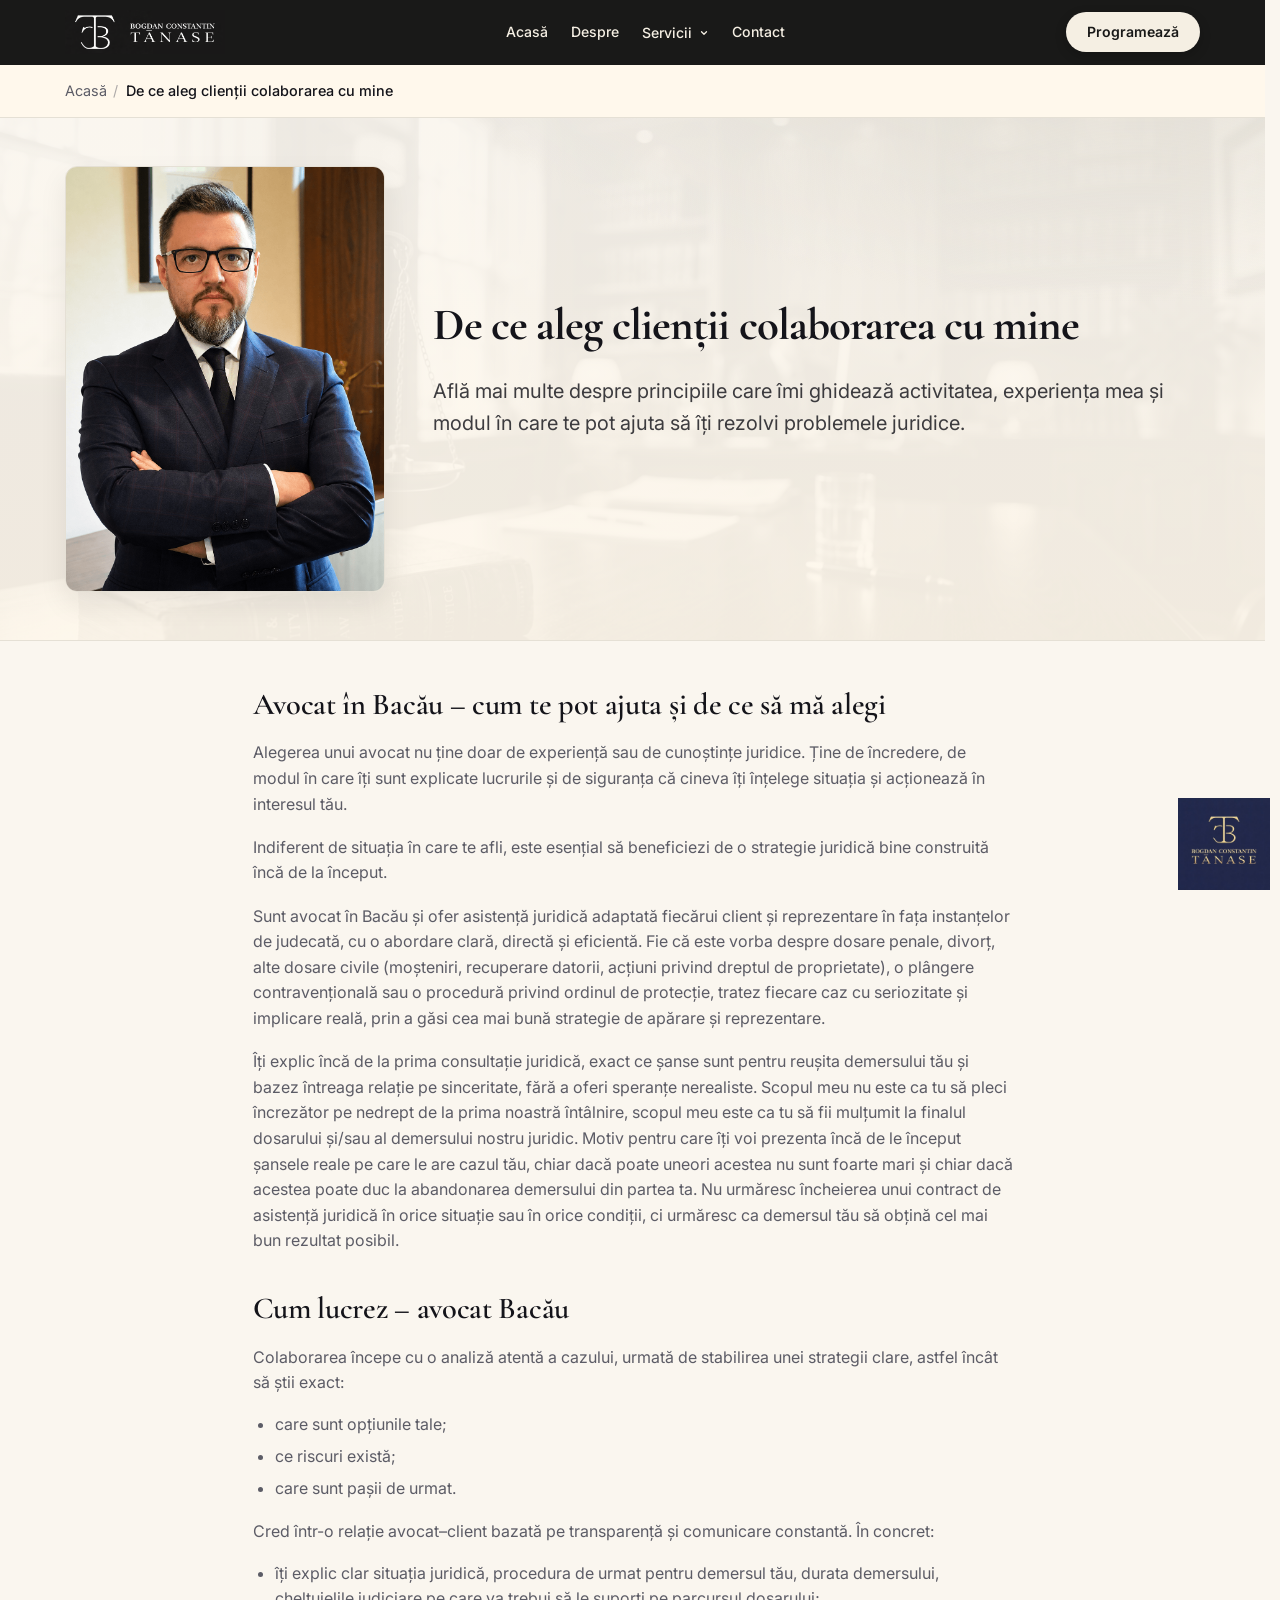
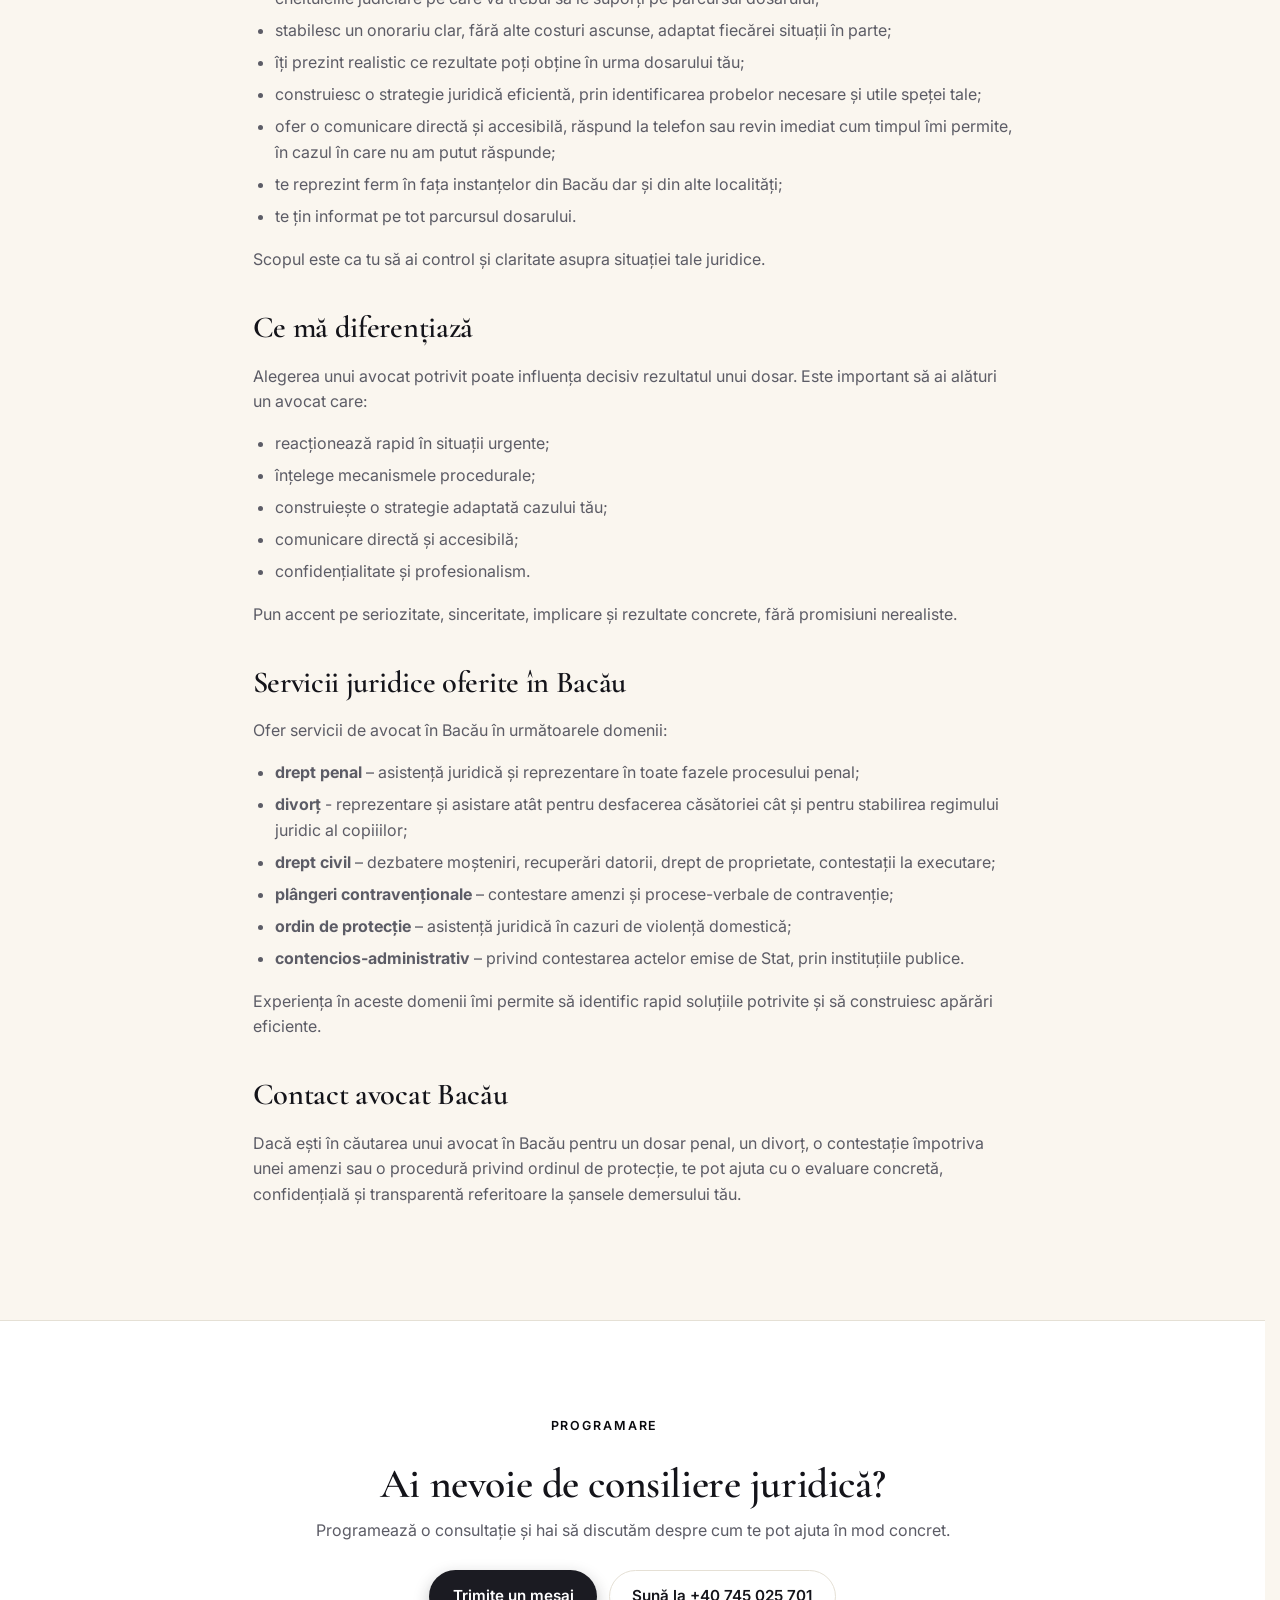
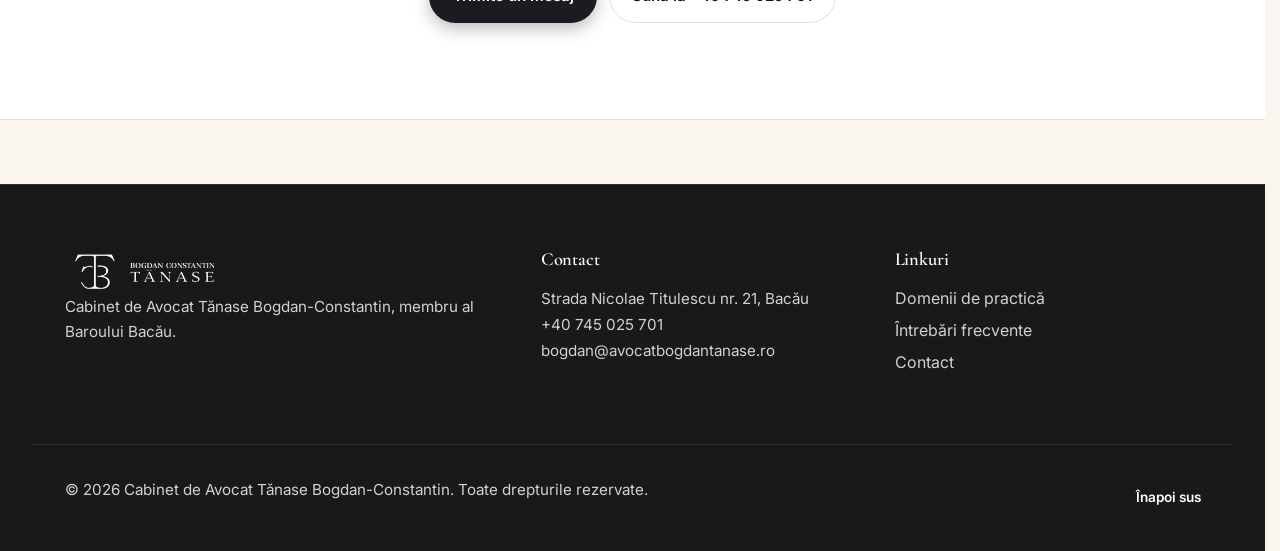
==== commit 742bd49d: "adaugare contencios administrativ" ====
--- a/despre-mine.html
+++ b/despre-mine.html
@@ -74,6 +74,7 @@
               <li><a href="servicii/dosare-penale.html">Dosare penale</a></li>
               <li><a href="servicii/plangere-contraventionala.html">Plângere contravențională</a></li>
               <li><a href="servicii/ordin-de-protectie.html">Ordin de protecție</a></li>
+              <li><a href="servicii/contencios-administrativ.html">Contencios administrativ</a></li>
               <li><a href="servicii/drept-civil.html">Drept civil</a></li>
             </ul>
           </li>
--- a/assets/css/styles.css
+++ b/assets/css/styles.css
@@ -1811,7 +1811,7 @@
 }
 
 .about-hero::before {
-  display: none !important;
+  display: block !important;
 }
 
 .about-hero-inner {
@@ -1884,63 +1884,45 @@
 /* ---------- Floating Brand Logo (Bottom Right Monogram) ---------- */
 .floating-logo {
   position: fixed;
-  right: 15px;
-  bottom: 15px;
+  right: 10px;
+  bottom: 10px;
   z-index: 39;
-  display: flex;
-  align-items: center;
-  justify-content: center;
-  width: 48px;
-  height: 48px;
-  border-radius: 50%;
-  background: var(--surface);
-  border: 1.5px solid var(--border);
-  box-shadow: var(--shadow-md);
-  transition: opacity 0.3s var(--ease), transform 0.3s var(--ease), border-color 0.3s var(--ease), background 0.3s var(--ease);
+  display: block;
+  transition: transform 0.3s var(--ease);
   pointer-events: auto;
 }
 
 .floating-logo img {
   display: block;
-  width: 22px;
+  width: 92px;
   height: auto;
-  opacity: 0.85;
+  opacity: 1;
   filter: var(--logo-filter, none);
-  transition: opacity 0.3s var(--ease), transform 0.3s var(--ease);
 }
 
 .floating-logo:hover {
-  transform: translateY(-2px);
-  border-color: var(--accent);
-  background: color-mix(in oklab, var(--accent-soft) 25%, var(--surface));
-}
-
-.floating-logo:hover img {
-  opacity: 1;
-  transform: scale(1.08);
+  transform: translateY(-3px);
 }
 
 /* Sibling combinator to shift FAB stack up when floating logo is present */
 .floating-logo ~ .fab-stack {
-  bottom: 74px;
-  right: 12px;
+  bottom: 112px;
+  right: 16px;
 }
 
 @media (max-width: 768px) {
   .floating-logo {
-    right: 12px;
-    bottom: 12px;
-    width: 42px;
-    height: 42px;
+    right: 10px;
+    bottom: 10px;
   }
 
   .floating-logo img {
-    width: 19px;
+    width: 72px;
   }
 
   .floating-logo ~ .fab-stack {
-    bottom: 64px;
-    right: 6px;
+    bottom: 92px;
+    right: 10px;
   }
 }
 
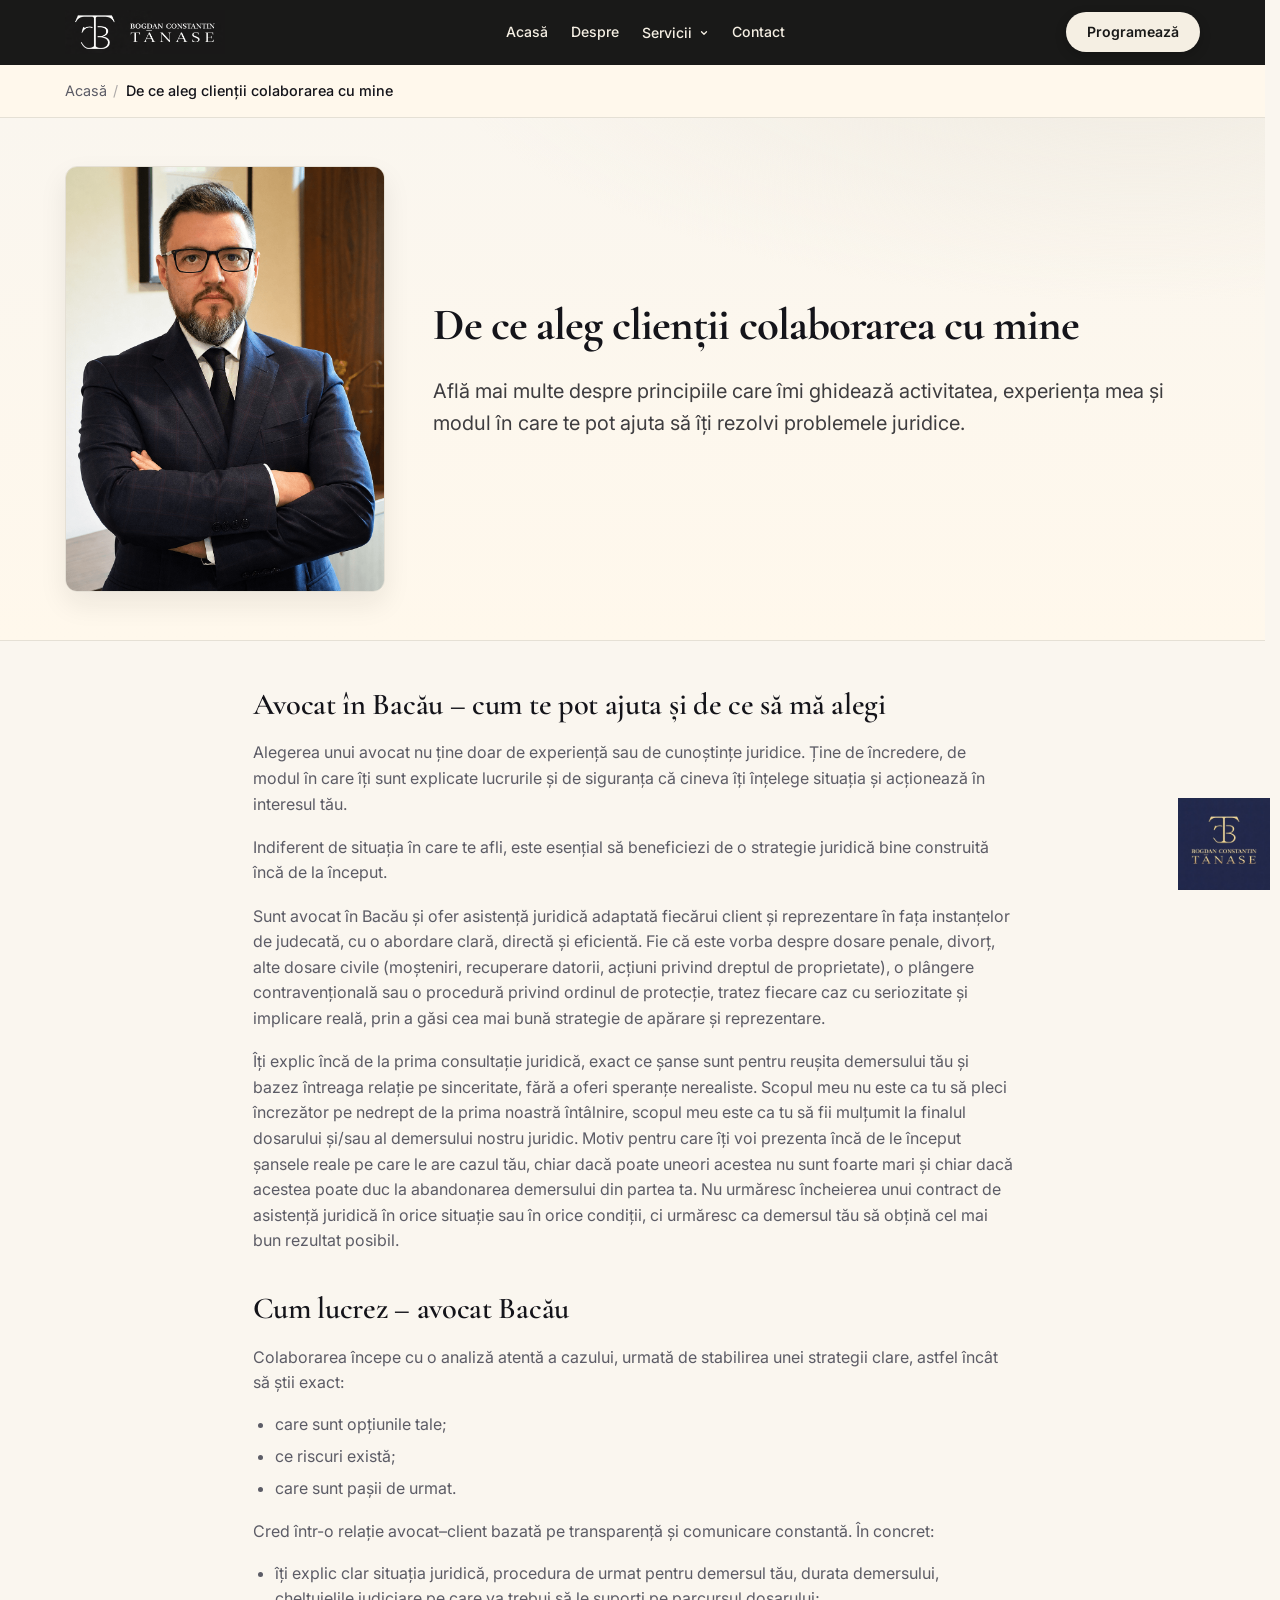
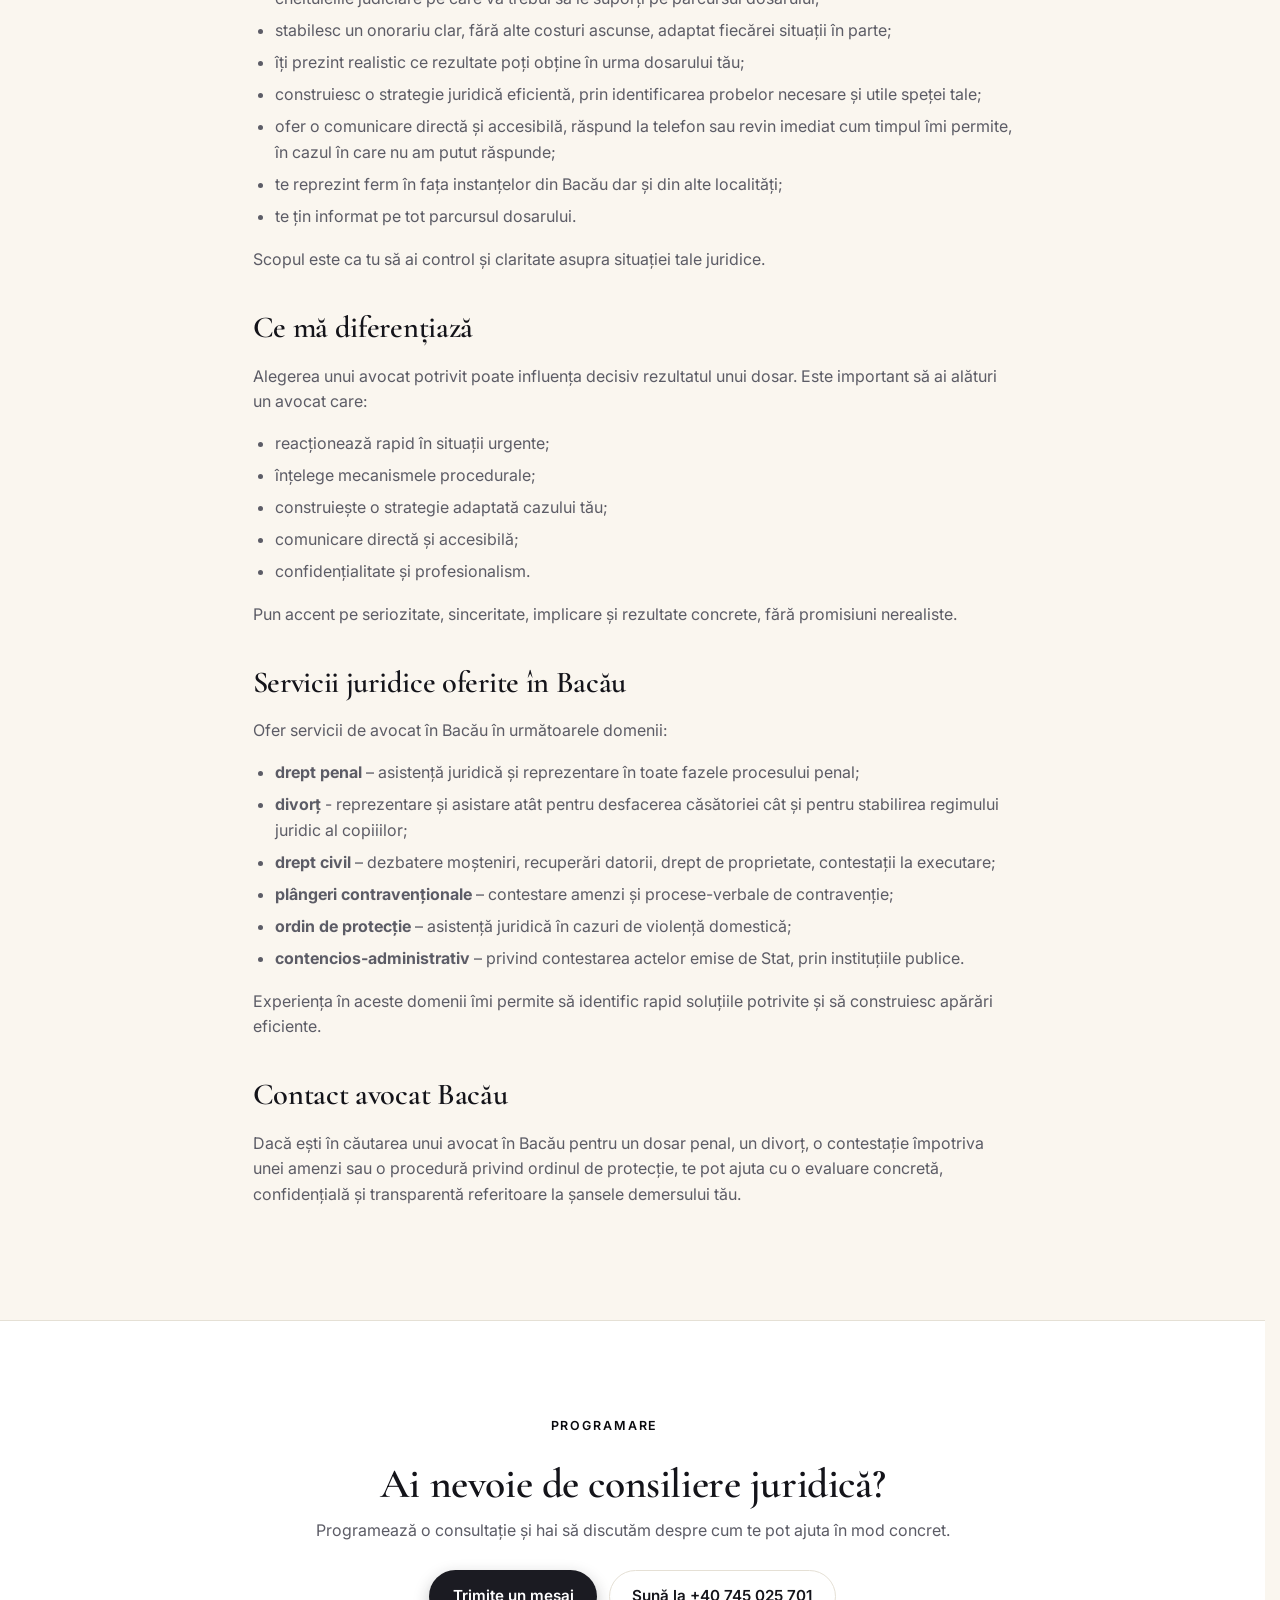
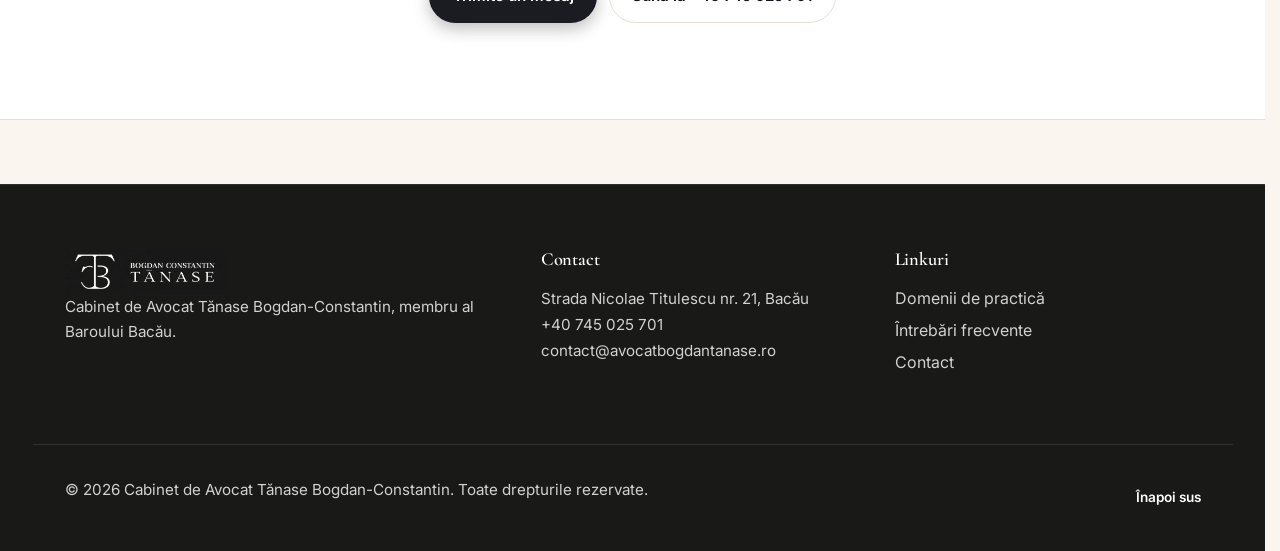
==== commit 85a21109: "update email address" ====
--- a/despre-mine.html
+++ b/despre-mine.html
@@ -241,7 +241,7 @@
         <p>
           Strada Nicolae Titulescu nr. 21, Bacău<br>
           <a href="tel:+40745025701">+40 745 025 701</a><br>
-          <a href="mailto:bogdan@avocatbogdantanase.ro">bogdan@avocatbogdantanase.ro</a>
+          <a href="mailto:contact@avocatbogdantanase.ro">contact@avocatbogdantanase.ro</a>
         </p>
       </div>
       <div>
--- a/assets/css/styles.css
+++ b/assets/css/styles.css
@@ -1811,7 +1811,7 @@
 }
 
 .about-hero::before {
-  display: block !important;
+  display: none !important;
 }
 
 .about-hero-inner {
